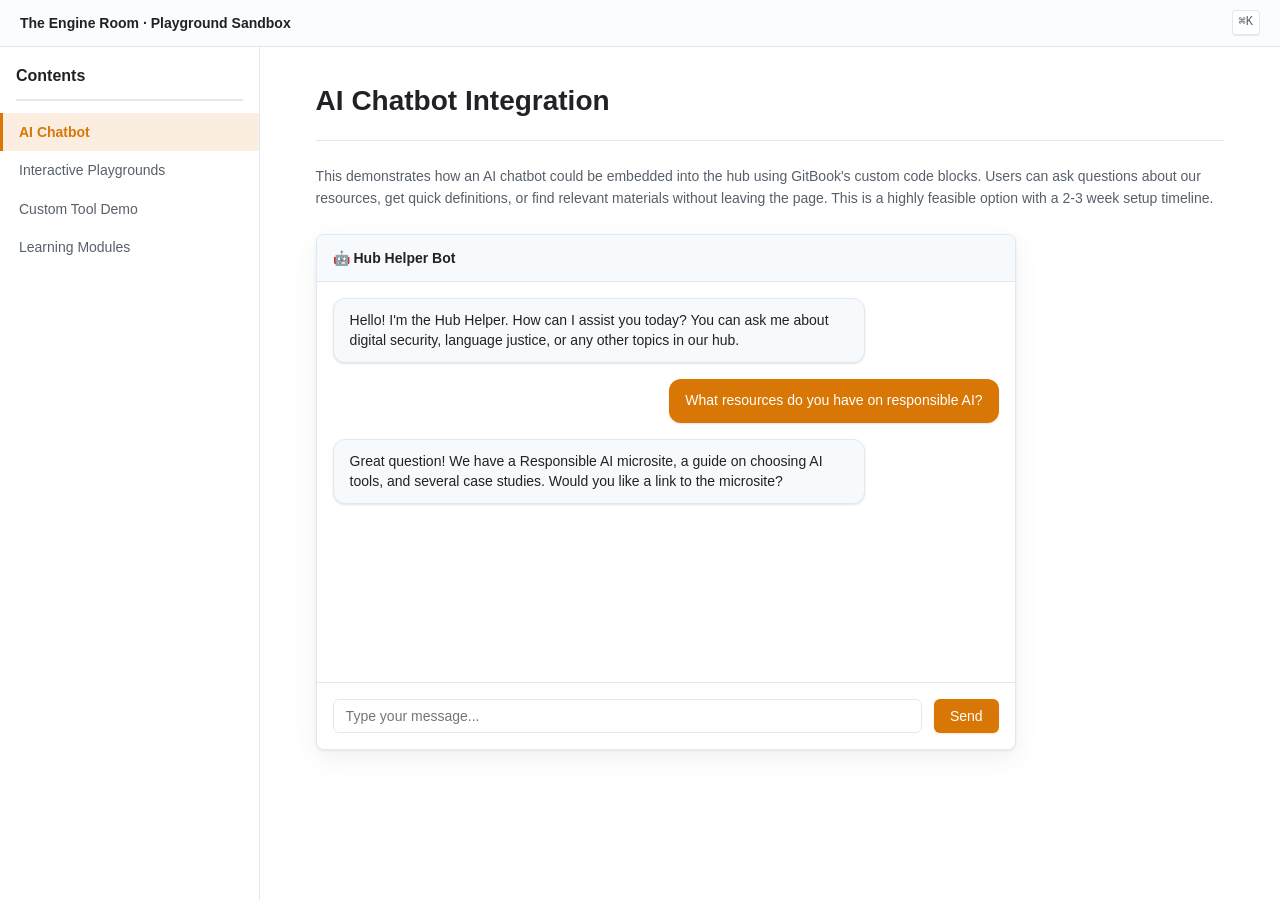
==== index.html @ cbb2c5e7 "Add files via upload" ====
<!DOCTYPE html>
<html lang="en">
<head>
    <meta charset="UTF-8">
    <meta name="viewport" content="width=device-width, initial-scale=1.0">
    <title>Playground Sandbox - The Engine Room Knowledge Hub</title>
    <style>
        :root {
            /* Base palette */
            --gitbook-bg: #FFFFFF;
            --gitbook-paper: #FBFCFE;
            --gitbook-sidebar-bg: #FFFFFF;
            --gitbook-text: #202225;
            --gitbook-secondary-text: #57606A;
            --gitbook-border: #E2E8F0;
            --gitbook-code-bg: #F7FAFC;
            --gitbook-shadow: 0 1px 3px rgba(31, 35, 40, 0.08), 0 8px 24px rgba(66, 74, 83, 0.08);

            /* Brand accent inspired by African AI Pluriverse (warm amber) */
            --gitbook-primary: #D97706; /* amber-600 */
            --gitbook-primary-hover: #B45309; /* amber-700 */
            --gitbook-primary-weak: rgba(217, 119, 6, 0.12);

            /* Fonts */
            --font-main: -apple-system, BlinkMacSystemFont, "Segoe UI", "Noto Sans", Helvetica, Arial, sans-serif, "Apple Color Emoji", "Segoe UI Emoji";
            --code-font: 'SFMono-Regular', Consolas, 'Liberation Mono', Menlo, monospace;
        }
        
        * {
            box-sizing: border-box;
        }
        
        body {
            font-family: var(--font-main);
            margin: 0;
            display: flex;
            flex-direction: column;
            background-color: var(--gitbook-bg);
            color: var(--gitbook-text);
            height: 100vh;
            font-size: 14px;
            line-height: 1.6;
        }

        /* Top header bar with logo */
        .topbar {
            position: sticky;
            top: 0;
            z-index: 50;
            display: flex;
            align-items: center;
            justify-content: space-between;
            gap: 16px;
            padding: 10px 20px;
            background-color: var(--gitbook-paper);
            border-bottom: 1px solid var(--gitbook-border);
        }
        .topbar-left {
            display: flex;
            align-items: center;
            gap: 12px;
            min-width: 0;
        }
        .topbar .logo {
            height: 28px;
            width: auto;
            object-fit: contain;
        }
        .topbar .site-title {
            font-size: 14px;
            font-weight: 600;
            color: var(--gitbook-text);
            white-space: nowrap;
        }
        .topbar-right {
            display: flex;
            align-items: center;
            gap: 12px;
        }
        .kbd {
            font-family: var(--code-font);
            font-size: 12px;
            border: 1px solid var(--gitbook-border);
            border-bottom-width: 2px;
            border-radius: 4px;
            padding: 2px 6px;
            background: #fff;
            color: var(--gitbook-secondary-text);
        }

        .app-layout {
            display: flex;
            align-items: stretch;
            flex: 1 1 auto;
            min-height: 0;
        }
        
        .sidebar {
            width: 280px;
            background-color: var(--gitbook-sidebar-bg);
            padding: 16px 0;
            border-right: 1px solid var(--gitbook-border);
            height: auto;
            overflow-y: auto;
        }
        
        .sidebar h2 {
            font-size: 16px;
            font-weight: 700;
            margin: 0 16px 12px 16px;
            color: var(--gitbook-text);
            padding-bottom: 10px;
            border-bottom: 2px solid var(--gitbook-border);
        }
        
        .sidebar ul {
            list-style: none;
            padding: 0;
            margin: 0;
        }
        
        .sidebar li {
            margin: 0;
        }
        
        .sidebar li a {
            text-decoration: none;
            color: var(--gitbook-secondary-text);
            display: block;
            padding: 8px 16px;
            font-weight: 400;
            font-size: 14px;
            cursor: pointer;
            transition: all 0.15s ease;
            border-left: 3px solid transparent;
        }
        
        .sidebar li a:hover {
            background-color: var(--gitbook-primary-weak);
            color: var(--gitbook-primary);
        }
        
        .sidebar li a.active {
            background-color: var(--gitbook-primary-weak);
            color: var(--gitbook-primary);
            font-weight: 600;
            border-left-color: var(--gitbook-primary);
        }
        
        .main-content {
            flex-grow: 1;
            padding: 32px 56px;
            overflow-y: auto;
        }
        .main-inner {
            max-width: 980px;
            margin: 0 auto;
        }
        
        .page-content {
            display: none;
        }
        
        .page-content.active {
            display: block;
        }
        
        .main-content h1 {
            font-size: 28px;
            font-weight: 700;
            border-bottom: 1px solid var(--gitbook-border);
            padding-bottom: 16px;
            margin: 0 0 24px 0;
            color: var(--gitbook-text);
        }
        
        .main-content h2 {
            font-size: 20px;
            font-weight: 600;
            margin: 32px 0 16px 0;
            color: var(--gitbook-text);
        }
        
        .main-content h3 {
            font-size: 18px;
            font-weight: 600;
            margin: 24px 0 12px 0;
            color: var(--gitbook-text);
        }
        
        .main-content p {
            font-size: 14px;
            line-height: 1.6;
            color: var(--gitbook-secondary-text);
            margin: 0 0 16px 0;
        }
        
        /* Enhanced button styling */
        .btn {
            display: inline-flex;
            align-items: center;
            justify-content: center;
            padding: 8px 16px;
            border-radius: 6px;
            border: 1px solid var(--gitbook-border);
            background-color: var(--gitbook-bg);
            color: var(--gitbook-text);
            font-size: 14px;
            font-weight: 500;
            cursor: pointer;
            transition: all 0.15s ease;
            text-decoration: none;
        }
        
        .btn:hover {
            background-color: var(--gitbook-code-bg);
            border-color: var(--gitbook-secondary-text);
        }
        
        .btn-primary {
            background-color: var(--gitbook-primary);
            color: white;
            border-color: var(--gitbook-primary);
            box-shadow: 0 1px 2px rgba(217, 119, 6, 0.2);
        }
        
        .btn-primary:hover {
            background-color: var(--gitbook-primary-hover);
            border-color: var(--gitbook-primary-hover);
        }
        
        /* Enhanced container styling */
        .container {
            background-color: var(--gitbook-bg);
            border: 1px solid var(--gitbook-border);
            border-radius: 8px;
            box-shadow: var(--gitbook-shadow);
            overflow: hidden;
            margin: 24px 0;
        }
        
        /* Chatbot specific styles */
        .chatbot-container {
            max-width: 700px;
        }
        
        .chatbot-header {
            background-color: var(--gitbook-code-bg);
            color: var(--gitbook-text);
            padding: 12px 16px;
            font-weight: 600;
            font-size: 14px;
            border-bottom: 1px solid var(--gitbook-border);
        }
        
        .chatbot-messages {
            height: 400px;
            padding: 16px;
            overflow-y: auto;
            background-color: var(--gitbook-bg);
        }
        
        .message {
            margin-bottom: 16px;
            display: flex;
            flex-direction: column;
        }
        
        .message.bot .bubble {
            background-color: var(--gitbook-code-bg);
            color: var(--gitbook-text);
            align-self: flex-start;
            border: 1px solid var(--gitbook-border);
        }
        
        .message.user .bubble {
            background-color: var(--gitbook-primary);
            color: white;
            align-self: flex-end;
        }
        
        .bubble {
            padding: 12px 16px;
            border-radius: 12px;
            max-width: 80%;
            font-size: 14px;
            line-height: 1.4;
            box-shadow: 0 1px 2px rgba(31, 35, 40, 0.12);
        }
        
        .chatbot-input {
            display: flex;
            padding: 16px;
            border-top: 1px solid var(--gitbook-border);
            gap: 12px;
        }
        
        .chatbot-input input {
            flex-grow: 1;
            border: 1px solid var(--gitbook-border);
            padding: 8px 12px;
            border-radius: 6px;
            font-size: 14px;
            font-family: var(--font-main);
        }
        
        .chatbot-input input:focus {
            outline: none;
            border-color: var(--gitbook-primary);
            box-shadow: 0 0 0 2px rgba(9, 105, 218, 0.2);
        }
        
        .chatbot-input button {
            background-color: var(--gitbook-primary);
            color: white;
            border: none;
            padding: 8px 16px;
            border-radius: 6px;
            cursor: pointer;
            font-weight: 500;
            font-size: 14px;
            transition: background-color 0.15s ease;
        }
        
        .chatbot-input button:hover {
            background-color: var(--gitbook-primary-hover);
        }
        
        /* Playground specific styles */
        .playground-container {
            max-width: 800px;
        }
        
        .playground-header {
            background-color: var(--gitbook-code-bg);
            padding: 12px 16px;
            border-bottom: 1px solid var(--gitbook-border);
            font-weight: 600;
            font-size: 14px;
            color: var(--gitbook-text);
        }
        
        .playground-editor {
            background-color: #0D1117;
            color: #E6EDF3;
            padding: 16px;
            font-family: var(--code-font);
            font-size: 14px;
            min-height: 200px;
            white-space: pre-wrap;
            overflow: auto;
            line-height: 1.4;
        }
        
        .playground-editor:focus {
            outline: none;
        }
        
        .playground-controls {
            padding: 12px 16px;
            background-color: var(--gitbook-code-bg);
            border-top: 1px solid var(--gitbook-border);
            display: flex;
            gap: 8px;
        }
        
        .playground-output {
            background-color: var(--gitbook-bg);
            padding: 16px;
            font-family: var(--code-font);
            font-size: 13px;
            border-top: 1px solid var(--gitbook-border);
            min-height: 60px;
            color: var(--gitbook-secondary-text);
            line-height: 1.4;
        }
        
        .playground-output.error {
            color: #D1242F;
            background-color: #FFF5F5;
        }
        
        .playground-output.success {
            color: #0969DA;
        }
        
        .embed-placeholder {
            width: 100%;
            height: 400px;
            background-color: var(--gitbook-code-bg);
            display: flex;
            align-items: center;
            justify-content: center;
            border-radius: 8px;
            border: 1px solid var(--gitbook-border);
            color: var(--gitbook-secondary-text);
            font-style: italic;
            font-size: 14px;
        }
        
        /* Demo tool specific styles */
        .demo-container {
            padding: 20px;
            background-color: var(--gitbook-code-bg);
            border-radius: 6px;
            border: 1px solid var(--gitbook-border);
            margin: 20px 0;
        }
        
        .demo-container label {
            font-weight: 600;
            display: block;
            margin-bottom: 8px;
            color: var(--gitbook-text);
            font-size: 14px;
        }
        
        .demo-container textarea {
            width: 100%;
            min-height: 120px;
            padding: 12px;
            border-radius: 6px;
            border: 1px solid var(--gitbook-border);
            font-family: var(--font-main);
            font-size: 14px;
            resize: vertical;
            transition: border-color 0.15s ease;
        }
        
        .demo-container textarea:focus {
            outline: none;
            border-color: var(--gitbook-primary);
            box-shadow: 0 0 0 2px rgba(9, 105, 218, 0.2);
        }
        
        .demo-results {
            margin-top: 20px;
            border-top: 1px solid var(--gitbook-border);
            padding-top: 20px;
        }
        
        .demo-results h3 {
            margin-top: 0;
            color: var(--gitbook-text);
            font-size: 16px;
            font-weight: 600;
        }
        
        .demo-results pre {
            background-color: var(--gitbook-code-bg);
            padding: 16px;
            border-radius: 6px;
            border: 1px solid var(--gitbook-border);
            font-family: var(--code-font);
            font-size: 13px;
            white-space: pre-wrap;
            overflow-x: auto;
            line-height: 1.4;
        }
        
        /* Learning Module specific styles */
        .module-step {
            background-color: var(--gitbook-bg);
            border: 1px solid var(--gitbook-border);
            border-radius: 8px;
            padding: 24px;
            margin: 24px 0;
            box-shadow: 0 1px 3px rgba(31, 35, 40, 0.12);
        }
        
        .module-step h3 {
            margin-top: 0;
            color: var(--gitbook-primary);
            font-size: 18px;
            font-weight: 600;
        }
        
        .module-step .demo-container {
            margin: 16px 0;
            background-color: var(--gitbook-code-bg);
        }
        
        .module-step .demo-container textarea {
            min-height: 80px;
        }
        
        /* Quiz styles */
        .quiz-container {
            margin-top: 16px;
        }
        
        .quiz-question {
            font-weight: 600;
            margin-bottom: 16px;
            color: var(--gitbook-text);
            font-size: 14px;
        }
        
        .quiz-option {
            margin-bottom: 12px;
            display: flex;
            align-items: flex-start;
            gap: 8px;
        }
        
        .quiz-option input[type="radio"] {
            margin-top: 2px;
            accent-color: var(--gitbook-primary);
        }
        
        .quiz-option label {
            margin: 0;
            cursor: pointer;
            font-size: 14px;
            line-height: 1.4;
            color: var(--gitbook-secondary-text);
        }
        
        .quiz-button {
            background-color: var(--gitbook-primary);
            color: white;
            border: none;
            padding: 8px 16px;
            border-radius: 6px;
            cursor: pointer;
            font-weight: 500;
            font-size: 14px;
            margin-top: 16px;
            transition: background-color 0.15s ease;
        }
        
        .quiz-button:hover {
            background-color: var(--gitbook-primary-hover);
        }
        
        #quiz-feedback {
            margin-top: 16px;
            padding: 12px;
            border-radius: 6px;
            font-size: 14px;
            font-weight: 500;
        }
        
        .feedback-correct {
            background-color: #DDF4FF;
            border: 1px solid #54AEFF;
            color: #0969DA;
        }
        
        .feedback-incorrect {
            background-color: #FFEBE9;
            border: 1px solid #FF8182;
            color: #D1242F;
        }
        
        .feedback-warning {
            background-color: #FFF8C5;
            border: 1px solid #FFDF5D;
            color: #9A6700;
        }
        
        /* Mini sentiment analyzer for learning module */
        .mini-analyzer {
            margin-top: 16px;
        }
        
        .mini-analyzer textarea {
            width: 100%;
            min-height: 80px;
            padding: 12px;
            border: 1px solid var(--gitbook-border);
            border-radius: 6px;
            font-family: var(--font-main);
            font-size: 14px;
            resize: vertical;
        }
        
        .mini-analyzer textarea:focus {
            outline: none;
            border-color: var(--gitbook-primary);
            box-shadow: 0 0 0 2px rgba(9, 105, 218, 0.2);
        }
        
        .mini-result {
            margin-top: 12px;
            padding: 12px;
            background-color: var(--gitbook-code-bg);
            border: 1px solid var(--gitbook-border);
            border-radius: 6px;
            font-family: var(--code-font);
            font-size: 13px;
            min-height: 60px;
            display: flex;
            align-items: center;
            color: var(--gitbook-secondary-text);
        }
    </style>
</head>
<body>
    <!-- Top header bar -->
    <div class="topbar">
        <div class="topbar-left">
            <!-- If the logo URL doesn't load, the title still shows -->
            <img class="logo" src="https://theengineroom.org/wp-content/uploads/2024/06/TER-logo-dark.svg" alt="The Engine Room logo" onerror="this.style.display='none'">
            <span class="site-title">The Engine Room · Playground Sandbox</span>
        </div>
        <div class="topbar-right">
            <span class="kbd">⌘K</span>
        </div>
    </div>

    <div class="app-layout">
    <div class="sidebar">
        <h2>Contents</h2>
        <ul>
            <li><a href="#" data-page="chatbot-page" class="nav-link active">AI Chatbot</a></li>
            <li><a href="#" data-page="playgrounds-page" class="nav-link">Interactive Playgrounds</a></li>
            <li><a href="#" data-page="custom-tool-page" class="nav-link">Custom Tool Demo</a></li>
            <li><a href="#" data-page="learning-page" class="nav-link">Learning Modules</a></li>
        </ul>
    </div>
    
    <div class="main-content">
    <div class="main-inner">
        <!-- AI Chatbot Page -->
        <div id="chatbot-page" class="page-content active">
            <h1>AI Chatbot Integration</h1>
            <p>This demonstrates how an AI chatbot could be embedded into the hub using GitBook's custom code blocks. Users can ask questions about our resources, get quick definitions, or find relevant materials without leaving the page. This is a highly feasible option with a 2-3 week setup timeline.</p>

            <div class="chatbot-container container">
                <div class="chatbot-header">🤖 Hub Helper Bot</div>
                <div class="chatbot-messages">
                    <div class="message bot">
                        <div class="bubble">Hello! I'm the Hub Helper. How can I assist you today? You can ask me about digital security, language justice, or any other topics in our hub.</div>
                    </div>
                    <div class="message user">
                        <div class="bubble">What resources do you have on responsible AI?</div>
                    </div>
                     <div class="message bot">
                        <div class="bubble">Great question! We have a Responsible AI microsite, a guide on choosing AI tools, and several case studies. Would you like a link to the microsite?</div>
                    </div>
                </div>
                <div class="chatbot-input">
                    <input type="text" id="chatbot-input-field" placeholder="Type your message...">
                    <button id="chatbot-send-btn" class="btn-primary">Send</button>
                </div>
            </div>
        </div>

        <!-- Interactive Playgrounds Page -->
        <div id="playgrounds-page" class="page-content">
            <h1>Interactive Playgrounds</h1>
            <p>This page shows mock-ups for interactive code playgrounds. These allow users to experiment with code directly within our documentation, making technical concepts easier to understand. This is a very feasible option with a 1-2 week timeline.</p>

            <h2>RunKit Example (Live JavaScript)</h2>
            <p>Here's a mock-up of what a RunKit embed could look like. Users can edit the JavaScript and click "Run" to see the output immediately.</p>
            <div class="playground-container container">
                <div class="playground-header">🚀 JavaScript Playground</div>
                <div class="playground-editor" contenteditable="true" id="code-editor">// Example: Simple JavaScript function
const community = "The Engine Room";
console.log(`Welcome to the ${community} hub!`);

// Try adding your own code here!
// Example: Calculate something
const numbers = [1, 2, 3, 4, 5];
const sum = numbers.reduce((a, b) => a + b, 0);
console.log(`Sum of numbers: ${sum}`);</div>
                <div class="playground-controls">
                    <button id="run-code-btn" class="btn-primary">▶ Run Code</button>
                    <button id="clear-output-btn" class="btn">Clear Output</button>
                </div>
                <div class="playground-output" id="code-output">
                    Click "Run Code" to execute the JavaScript above
                </div>
            </div>

            <h2>CodeSandbox Example (Front-end Tools)</h2>
            <p>This is a placeholder for a CodeSandbox embed. It would display a fully interactive web development environment, perfect for demonstrating more complex front-end tools or libraries.</p>
            <div class="embed-placeholder">
                📦 CodeSandbox embed would be loaded here via iframe
            </div>
        </div>

        <!-- Custom Tool Demo Page -->
        <div id="custom-tool-page" class="page-content">
            <h1>Custom Tool Demo: NLP Analyzer</h1>
            <p>This prototype demonstrates how we can embed a functional demo of a specific tool, like a Natural Language Processing (NLP) tool. This lets users interact with our technology directly. Building these demos is more complex and could take 1-2 months.</p>

            <div class="demo-container">
                <label for="nlp-input">📝 Enter text to analyze:</label>
                <textarea id="nlp-input" placeholder="For example: 'This community hub is inspiring and very helpful for our work.'"></textarea>
                <button id="analyze-btn" class="btn-primary">🔍 Analyze Text</button>

                <div class="demo-results">
                    <h3>📊 Analysis Results:</h3>
                    <pre id="analysis-output"><code>{
  "sentiment": "Positive",
  "word_count": 11,
  "character_count": 69
}</code></pre>
                </div>
            </div>
        </div>

        <!-- Learning Modules Page -->
        <div id="learning-page" class="page-content">
            <h1>Interactive Learning Module: Understanding AI</h1>
            <p>This prototype outlines an interactive, step-by-step learning module. It guides the user through a topic by combining explanatory text, interactive demos, and short quizzes. This format is effective for skill-building and could take 1-2 months to develop.</p>

            <div class="module-step">
                <h3>📚 Step 1: What is Sentiment Analysis?</h3>
                <p>Sentiment analysis is a technique used to determine whether a piece of writing is positive, negative, or neutral. It's commonly used to understand customer feedback, social media conversations, and more.</p>
            </div>

            <div class="module-step">
                <h3>🧪 Step 2: Try It Yourself!</h3>
                <p>Use the mini-tool below to see sentiment analysis in action. Enter a sentence and see how the tool classifies it.</p>
                <div class="mini-analyzer">
                    <textarea id="learning-input" placeholder="Enter a sentence to analyze its sentiment..."></textarea>
                    <button id="learning-analyze-btn" class="btn-primary">Analyze Sentiment</button>
                    <div class="mini-result" id="learning-result">
                        Enter some text above and click "Analyze Sentiment" to see the results
                    </div>
                </div>
            </div>

            <div class="module-step">
                <h3>✅ Step 3: Knowledge Check</h3>
                <div class="quiz-container">
                    <p class="quiz-question">Which of the following is the primary goal of sentiment analysis?</p>
                    <div class="quiz-option">
                        <input type="radio" id="q1a" name="quiz1" value="translate">
                        <label for="q1a">To translate text into different languages.</label>
                    </div>
                    <div class="quiz-option">
                        <input type="radio" id="q1b" name="quiz1" value="emotional">
                        <label for="q1b">To identify the emotional tone behind a body of text.</label>
                    </div>
                    <div class="quiz-option">
                        <input type="radio" id="q1c" name="quiz1" value="summarize">
                        <label for="q1c">To summarize long documents.</label>
                    </div>
                    <button class="quiz-button" id="check-answer-btn">Check Answer</button>
                    <div id="quiz-feedback"></div>
                </div>
            </div>
        </div>
    </div>
    </div>

    <script>
        // Global SPA Navigation System
        document.addEventListener('DOMContentLoaded', function() {
            
            // Navigation link click handlers for Single Page Application functionality
            const navLinks = document.querySelectorAll('.nav-link');
            const pageContents = document.querySelectorAll('.page-content');
            
            navLinks.forEach(link => {
                link.addEventListener('click', function(e) {
                    e.preventDefault();
                    
                    // Remove active class from all navigation links and page containers
                    navLinks.forEach(l => l.classList.remove('active'));
                    pageContents.forEach(p => p.classList.remove('active'));
                    
                    // Add active class to clicked navigation link
                    this.classList.add('active');
                    
                    // Show corresponding page content
                    const targetPage = this.getAttribute('data-page');
                    document.getElementById(targetPage).classList.add('active');
                });
            });
            
            // AI Chatbot Functionality
            const chatbotInput = document.getElementById('chatbot-input-field');
            const chatbotSendBtn = document.getElementById('chatbot-send-btn');
            const chatbotMessages = document.querySelector('.chatbot-messages');
            
            // Function to add a new message to the chatbot interface
            function addMessage(content, isUser = false) {
                const messageDiv = document.createElement('div');
                messageDiv.className = `message ${isUser ? 'user' : 'bot'}`;
                
                const bubbleDiv = document.createElement('div');
                bubbleDiv.className = 'bubble';
                bubbleDiv.textContent = content;
                
                messageDiv.appendChild(bubbleDiv);
                chatbotMessages.appendChild(messageDiv);
                
                // Auto-scroll to bottom to show newest message
                chatbotMessages.scrollTop = chatbotMessages.scrollHeight;
            }
            
            // Intelligent bot response system based on keyword detection
            function getBotResponse(userMessage) {
                const lowerMessage = userMessage.toLowerCase();
                
                if (lowerMessage.includes('ai')) {
                    return "Great question! We have a Responsible AI microsite, a guide on choosing AI tools, and several case studies. Would you like a link to the microsite?";
                } else if (lowerMessage.includes('security')) {
                    return "We have many resources on digital security. I can point you to our policy templates or checklists. What are you looking for?";
                } else {
                    return "Thanks for your question. I'm still in training, but I've logged your query for the team. You can also explore our resource library for more information.";
                }
            }
            
            // Send message function for chatbot
            function sendMessage() {
                const message = chatbotInput.value.trim();
                if (message) {
                    // Add user message to chat
                    addMessage(message, true);
                    
                    // Clear input field
                    chatbotInput.value = '';
                    
                    // Add bot response after 1 second delay to simulate thinking
                    setTimeout(() => {
                        const botResponse = getBotResponse(message);
                        addMessage(botResponse, false);
                    }, 1000);
                }
            }
            
            // Event listeners for chatbot send functionality
            chatbotSendBtn.addEventListener('click', sendMessage);
            
            chatbotInput.addEventListener('keypress', function(e) {
                if (e.key === 'Enter') {
                    sendMessage();
                }
            });
            
            // Interactive Playground Functionality
            const runCodeBtn = document.getElementById('run-code-btn');
            const clearOutputBtn = document.getElementById('clear-output-btn');
            const playgroundEditor = document.getElementById('code-editor');
            const codeOutput = document.getElementById('code-output');
            
            // Function to execute JavaScript code safely with console.log capture
            function executeCode() {
                const code = playgroundEditor.textContent;
                
                // Backup original console.log to restore later
                const originalLog = console.log;
                const output = [];
                
                // Override console.log to capture output
                console.log = function(...args) {
                    output.push('> ' + args.map(arg => 
                        typeof arg === 'object' ? JSON.stringify(arg, null, 2) : String(arg)
                    ).join(' '));
                };
                
                try {
                    // Execute the user's JavaScript code
                    eval(code);
                    
                    // Display captured output or success message
                    if (output.length > 0) {
                        codeOutput.textContent = output.join('\n');
                        codeOutput.className = 'playground-output success';
                    } else {
                        codeOutput.textContent = '✅ Code executed successfully (no console output)';
                        codeOutput.className = 'playground-output success';
                    }
                } catch (error) {
                    // Display error message if code execution fails
                    codeOutput.textContent = '❌ Error: ' + error.message;
                    codeOutput.className = 'playground-output error';
                } finally {
                    // Always restore original console.log
                    console.log = originalLog;
                }
            }
            
            // Function to clear the output area
            function clearOutput() {
                codeOutput.textContent = 'Click "Run Code" to execute the JavaScript above';
                codeOutput.className = 'playground-output';
            }
            
            // Event listeners for playground functionality
            runCodeBtn.addEventListener('click', executeCode);
            clearOutputBtn.addEventListener('click', clearOutput);
            
            // Custom Tool Demo Functionality (NLP Analyzer)
            const analyzeBtn = document.getElementById('analyze-btn');
            const nlpInput = document.getElementById('nlp-input');
            const analysisOutput = document.getElementById('analysis-output');
            
            // Enhanced sentiment analysis function
            function performTextAnalysis() {
                const text = nlpInput.value.trim();
                
                if (text) {
                    // Calculate basic text metrics
                    const wordCount = text.split(/\s+/).filter(word => word.length > 0).length;
                    const characterCount = text.length;
                    const sentenceCount = text.split(/[.!?]+/).filter(s => s.trim().length > 0).length;
                    
                    // Enhanced sentiment analysis with more keywords
                    const lowerText = text.toLowerCase();
                    let sentiment = "Neutral";
                    let confidence = 0.5;
                    
                    const positiveWords = ['good', 'helpful', 'inspiring', 'great', 'excellent', 'amazing', 'wonderful', 'fantastic', 'positive', 'happy', 'love', 'awesome', 'brilliant', 'outstanding', 'perfect'];
                    const negativeWords = ['bad', 'problem', 'issue', 'terrible', 'awful', 'horrible', 'negative', 'sad', 'angry', 'frustrated', 'disappointing', 'worse', 'hate', 'difficult', 'broken'];
                    
                    const positiveMatches = positiveWords.filter(word => lowerText.includes(word)).length;
                    const negativeMatches = negativeWords.filter(word => lowerText.includes(word)).length;
                    
                    if (positiveMatches > negativeMatches) {
                        sentiment = "Positive";
                        confidence = Math.min(0.9, 0.6 + (positiveMatches * 0.1));
                    } else if (negativeMatches > positiveMatches) {
                        sentiment = "Negative";
                        confidence = Math.min(0.9, 0.6 + (negativeMatches * 0.1));
                    } else if (positiveMatches > 0 && negativeMatches > 0) {
                        sentiment = "Mixed";
                        confidence = 0.7;
                    }
                    
                    // Extract potential keywords (words longer than 3 characters, excluding common words)
                    const commonWords = ['the', 'and', 'for', 'are', 'but', 'not', 'you', 'all', 'can', 'had', 'her', 'was', 'one', 'our', 'out', 'day', 'get', 'has', 'him', 'his', 'how', 'its', 'may', 'new', 'now', 'old', 'see', 'two', 'way', 'who', 'boy', 'did', 'man', 'run', 'she', 'top', 'use', 'was', 'way', 'win', 'yes'];
                    const keywords = text.toLowerCase()
                        .replace(/[^\w\s]/g, '')
                        .split(/\s+/)
                        .filter(word => word.length > 3 && !commonWords.includes(word))
                        .slice(0, 5); // Top 5 keywords
                    
                    // Create comprehensive analysis result
                    const analysisResult = {
                        sentiment: sentiment,
                        confidence: parseFloat(confidence.toFixed(2)),
                        word_count: wordCount,
                        character_count: characterCount,
                        sentence_count: sentenceCount,
                        keywords: keywords,
                        language: "English"
                    };
                    
                    // Update the analysis output with formatted JSON
                    analysisOutput.textContent = JSON.stringify(analysisResult, null, 2);
                } else {
                    // Show error message if no text provided
                    analysisOutput.textContent = '{\n  "error": "Please enter some text to analyze"\n}';
                }
            }
            
            // Event listener for text analysis
            analyzeBtn.addEventListener('click', performTextAnalysis);
            
            // Learning Module Functionality
            
            // Mini sentiment analyzer in Step 2
            const learningAnalyzeBtn = document.getElementById('learning-analyze-btn');
            const learningInput = document.getElementById('learning-input');
            const learningResult = document.getElementById('learning-result');
            
            // Simplified sentiment analysis for learning module
            function analyzeSentimentForLearning() {
                const text = learningInput.value.trim();
                
                if (text) {
                    const lowerText = text.toLowerCase();
                    let sentiment = "😐 Neutral";
                    
                    const positiveWords = ['good', 'great', 'happy', 'love', 'amazing', 'wonderful', 'excellent', 'fantastic', 'positive', 'inspiring'];
                    const negativeWords = ['bad', 'sad', 'angry', 'hate', 'terrible', 'awful', 'horrible', 'negative', 'disappointed'];
                    
                    const hasPositive = positiveWords.some(word => lowerText.includes(word));
                    const hasNegative = negativeWords.some(word => lowerText.includes(word));
                    
                    if (hasPositive && !hasNegative) {
                        sentiment = "😊 Positive";
                    } else if (hasNegative && !hasPositive) {
                        sentiment = "😞 Negative";
                    } else if (hasPositive && hasNegative) {
                        sentiment = "🤔 Mixed";
                    }
                    
                    learningResult.textContent = `Sentiment Analysis Result: ${sentiment}`;
                } else {
                    learningResult.textContent = 'Please enter some text to analyze';
                }
            }
            
            // Event listener for learning module sentiment analysis
            learningAnalyzeBtn.addEventListener('click', analyzeSentimentForLearning);
            
            // Quiz functionality for Step 3
            const checkAnswerBtn = document.getElementById('check-answer-btn');
            const quizFeedback = document.getElementById('quiz-feedback');
            
            // Function to check quiz answer and provide feedback
            function checkQuizAnswer() {
                const selectedOption = document.querySelector('input[name="quiz1"]:checked');
                
                // Clear previous feedback styling
                quizFeedback.className = '';
                
                if (selectedOption) {
                    const selectedValue = selectedOption.value;
                    
                    if (selectedValue === 'emotional') {
                        // Correct answer feedback
                        quizFeedback.innerHTML = '✅ Correct! Well done.';
                        quizFeedback.className = 'feedback-correct';
                    } else {
                        // Incorrect answer feedback
                        quizFeedback.innerHTML = '❌ Not quite. Remember, sentiment analysis is about understanding emotion and tone.';
                        quizFeedback.className = 'feedback-incorrect';
                    }
                } else {
                    // No answer selected feedback
                    quizFeedback.innerHTML = '⚠️ Please select an answer first.';
                    quizFeedback.className = 'feedback-warning';
                }
            }
            
            // Event listener for quiz answer checking
            checkAnswerBtn.addEventListener('click', checkQuizAnswer);
            
            // Allow Enter key to trigger sentiment analysis in learning module
            learningInput.addEventListener('keypress', function(e) {
                if (e.key === 'Enter') {
                    analyzeSentimentForLearning();
                }
            });
            
            // Allow Enter key to trigger text analysis in custom tool
            nlpInput.addEventListener('keypress', function(e) {
                if (e.key === 'Enter' && !e.shiftKey) {
                    e.preventDefault();
                    performTextAnalysis();
                }
            });
        });
    </script>
</body>
</html>
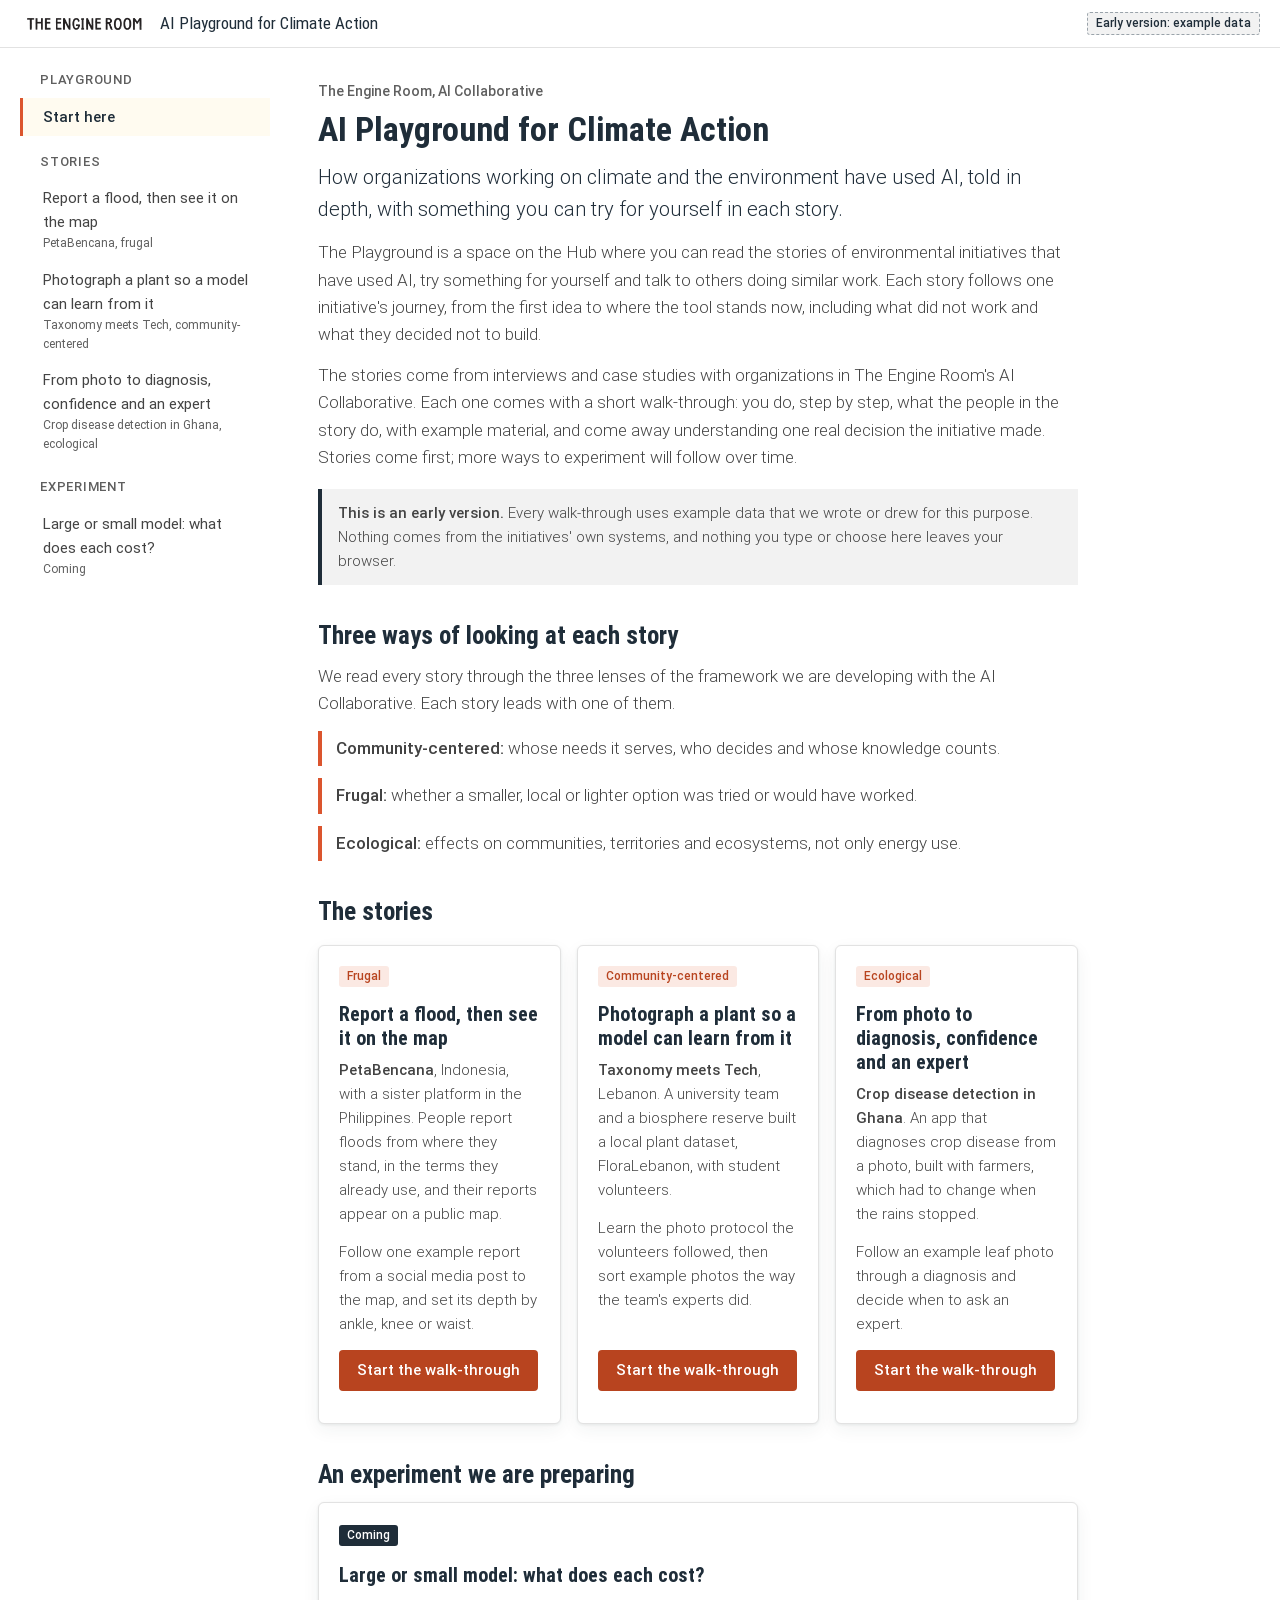
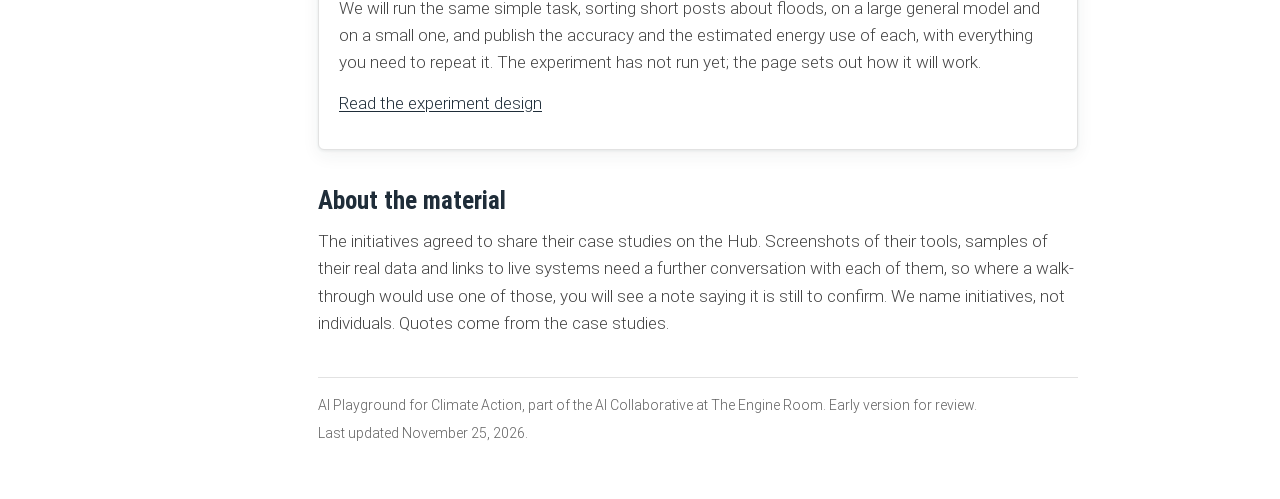
==== commit d895f0bf: "Turn index.html into the Playground landing; add PetaBencana walk-through Landing: what the Playgrou" ====
--- a/index.html
+++ b/index.html
@@ -1,1045 +1,110 @@
 <!DOCTYPE html>
-<html lang="en">
+<html lang="en-US">
 <head>
-    <meta charset="UTF-8">
-    <meta name="viewport" content="width=device-width, initial-scale=1.0">
-    <title>Playground Sandbox - The Engine Room Knowledge Hub</title>
-    <style>
-        :root {
-            /* Base palette */
-            --gitbook-bg: #FFFFFF;
-            --gitbook-paper: #FBFCFE;
-            --gitbook-sidebar-bg: #FFFFFF;
-            --gitbook-text: #202225;
-            --gitbook-secondary-text: #57606A;
-            --gitbook-border: #E2E8F0;
-            --gitbook-code-bg: #F7FAFC;
-            --gitbook-shadow: 0 1px 3px rgba(31, 35, 40, 0.08), 0 8px 24px rgba(66, 74, 83, 0.08);
-
-            /* Brand accent inspired by African AI Pluriverse (warm amber) */
-            --gitbook-primary: #D97706; /* amber-600 */
-            --gitbook-primary-hover: #B45309; /* amber-700 */
-            --gitbook-primary-weak: rgba(217, 119, 6, 0.12);
-
-            /* Fonts */
-            --font-main: -apple-system, BlinkMacSystemFont, "Segoe UI", "Noto Sans", Helvetica, Arial, sans-serif, "Apple Color Emoji", "Segoe UI Emoji";
-            --code-font: 'SFMono-Regular', Consolas, 'Liberation Mono', Menlo, monospace;
-        }
-        
-        * {
-            box-sizing: border-box;
-        }
-        
-        body {
-            font-family: var(--font-main);
-            margin: 0;
-            display: flex;
-            flex-direction: column;
-            background-color: var(--gitbook-bg);
-            color: var(--gitbook-text);
-            height: 100vh;
-            font-size: 14px;
-            line-height: 1.6;
-        }
-
-        /* Top header bar with logo */
-        .topbar {
-            position: sticky;
-            top: 0;
-            z-index: 50;
-            display: flex;
-            align-items: center;
-            justify-content: space-between;
-            gap: 16px;
-            padding: 10px 20px;
-            background-color: var(--gitbook-paper);
-            border-bottom: 1px solid var(--gitbook-border);
-        }
-        .topbar-left {
-            display: flex;
-            align-items: center;
-            gap: 12px;
-            min-width: 0;
-        }
-        .topbar .logo {
-            height: 28px;
-            width: auto;
-            object-fit: contain;
-        }
-        .topbar .site-title {
-            font-size: 14px;
-            font-weight: 600;
-            color: var(--gitbook-text);
-            white-space: nowrap;
-        }
-        .topbar-right {
-            display: flex;
-            align-items: center;
-            gap: 12px;
-        }
-        .kbd {
-            font-family: var(--code-font);
-            font-size: 12px;
-            border: 1px solid var(--gitbook-border);
-            border-bottom-width: 2px;
-            border-radius: 4px;
-            padding: 2px 6px;
-            background: #fff;
-            color: var(--gitbook-secondary-text);
-        }
-
-        .app-layout {
-            display: flex;
-            align-items: stretch;
-            flex: 1 1 auto;
-            min-height: 0;
-        }
-        
-        .sidebar {
-            width: 280px;
-            background-color: var(--gitbook-sidebar-bg);
-            padding: 16px 0;
-            border-right: 1px solid var(--gitbook-border);
-            height: auto;
-            overflow-y: auto;
-        }
-        
-        .sidebar h2 {
-            font-size: 16px;
-            font-weight: 700;
-            margin: 0 16px 12px 16px;
-            color: var(--gitbook-text);
-            padding-bottom: 10px;
-            border-bottom: 2px solid var(--gitbook-border);
-        }
-        
-        .sidebar ul {
-            list-style: none;
-            padding: 0;
-            margin: 0;
-        }
-        
-        .sidebar li {
-            margin: 0;
-        }
-        
-        .sidebar li a {
-            text-decoration: none;
-            color: var(--gitbook-secondary-text);
-            display: block;
-            padding: 8px 16px;
-            font-weight: 400;
-            font-size: 14px;
-            cursor: pointer;
-            transition: all 0.15s ease;
-            border-left: 3px solid transparent;
-        }
-        
-        .sidebar li a:hover {
-            background-color: var(--gitbook-primary-weak);
-            color: var(--gitbook-primary);
-        }
-        
-        .sidebar li a.active {
-            background-color: var(--gitbook-primary-weak);
-            color: var(--gitbook-primary);
-            font-weight: 600;
-            border-left-color: var(--gitbook-primary);
-        }
-        
-        .main-content {
-            flex-grow: 1;
-            padding: 32px 56px;
-            overflow-y: auto;
-        }
-        .main-inner {
-            max-width: 980px;
-            margin: 0 auto;
-        }
-        
-        .page-content {
-            display: none;
-        }
-        
-        .page-content.active {
-            display: block;
-        }
-        
-        .main-content h1 {
-            font-size: 28px;
-            font-weight: 700;
-            border-bottom: 1px solid var(--gitbook-border);
-            padding-bottom: 16px;
-            margin: 0 0 24px 0;
-            color: var(--gitbook-text);
-        }
-        
-        .main-content h2 {
-            font-size: 20px;
-            font-weight: 600;
-            margin: 32px 0 16px 0;
-            color: var(--gitbook-text);
-        }
-        
-        .main-content h3 {
-            font-size: 18px;
-            font-weight: 600;
-            margin: 24px 0 12px 0;
-            color: var(--gitbook-text);
-        }
-        
-        .main-content p {
-            font-size: 14px;
-            line-height: 1.6;
-            color: var(--gitbook-secondary-text);
-            margin: 0 0 16px 0;
-        }
-        
-        /* Enhanced button styling */
-        .btn {
-            display: inline-flex;
-            align-items: center;
-            justify-content: center;
-            padding: 8px 16px;
-            border-radius: 6px;
-            border: 1px solid var(--gitbook-border);
-            background-color: var(--gitbook-bg);
-            color: var(--gitbook-text);
-            font-size: 14px;
-            font-weight: 500;
-            cursor: pointer;
-            transition: all 0.15s ease;
-            text-decoration: none;
-        }
-        
-        .btn:hover {
-            background-color: var(--gitbook-code-bg);
-            border-color: var(--gitbook-secondary-text);
-        }
-        
-        .btn-primary {
-            background-color: var(--gitbook-primary);
-            color: white;
-            border-color: var(--gitbook-primary);
-            box-shadow: 0 1px 2px rgba(217, 119, 6, 0.2);
-        }
-        
-        .btn-primary:hover {
-            background-color: var(--gitbook-primary-hover);
-            border-color: var(--gitbook-primary-hover);
-        }
-        
-        /* Enhanced container styling */
-        .container {
-            background-color: var(--gitbook-bg);
-            border: 1px solid var(--gitbook-border);
-            border-radius: 8px;
-            box-shadow: var(--gitbook-shadow);
-            overflow: hidden;
-            margin: 24px 0;
-        }
-        
-        /* Chatbot specific styles */
-        .chatbot-container {
-            max-width: 700px;
-        }
-        
-        .chatbot-header {
-            background-color: var(--gitbook-code-bg);
-            color: var(--gitbook-text);
-            padding: 12px 16px;
-            font-weight: 600;
-            font-size: 14px;
-            border-bottom: 1px solid var(--gitbook-border);
-        }
-        
-        .chatbot-messages {
-            height: 400px;
-            padding: 16px;
-            overflow-y: auto;
-            background-color: var(--gitbook-bg);
-        }
-        
-        .message {
-            margin-bottom: 16px;
-            display: flex;
-            flex-direction: column;
-        }
-        
-        .message.bot .bubble {
-            background-color: var(--gitbook-code-bg);
-            color: var(--gitbook-text);
-            align-self: flex-start;
-            border: 1px solid var(--gitbook-border);
-        }
-        
-        .message.user .bubble {
-            background-color: var(--gitbook-primary);
-            color: white;
-            align-self: flex-end;
-        }
-        
-        .bubble {
-            padding: 12px 16px;
-            border-radius: 12px;
-            max-width: 80%;
-            font-size: 14px;
-            line-height: 1.4;
-            box-shadow: 0 1px 2px rgba(31, 35, 40, 0.12);
-        }
-        
-        .chatbot-input {
-            display: flex;
-            padding: 16px;
-            border-top: 1px solid var(--gitbook-border);
-            gap: 12px;
-        }
-        
-        .chatbot-input input {
-            flex-grow: 1;
-            border: 1px solid var(--gitbook-border);
-            padding: 8px 12px;
-            border-radius: 6px;
-            font-size: 14px;
-            font-family: var(--font-main);
-        }
-        
-        .chatbot-input input:focus {
-            outline: none;
-            border-color: var(--gitbook-primary);
-            box-shadow: 0 0 0 2px rgba(9, 105, 218, 0.2);
-        }
-        
-        .chatbot-input button {
-            background-color: var(--gitbook-primary);
-            color: white;
-            border: none;
-            padding: 8px 16px;
-            border-radius: 6px;
-            cursor: pointer;
-            font-weight: 500;
-            font-size: 14px;
-            transition: background-color 0.15s ease;
-        }
-        
-        .chatbot-input button:hover {
-            background-color: var(--gitbook-primary-hover);
-        }
-        
-        /* Playground specific styles */
-        .playground-container {
-            max-width: 800px;
-        }
-        
-        .playground-header {
-            background-color: var(--gitbook-code-bg);
-            padding: 12px 16px;
-            border-bottom: 1px solid var(--gitbook-border);
-            font-weight: 600;
-            font-size: 14px;
-            color: var(--gitbook-text);
-        }
-        
-        .playground-editor {
-            background-color: #0D1117;
-            color: #E6EDF3;
-            padding: 16px;
-            font-family: var(--code-font);
-            font-size: 14px;
-            min-height: 200px;
-            white-space: pre-wrap;
-            overflow: auto;
-            line-height: 1.4;
-        }
-        
-        .playground-editor:focus {
-            outline: none;
-        }
-        
-        .playground-controls {
-            padding: 12px 16px;
-            background-color: var(--gitbook-code-bg);
-            border-top: 1px solid var(--gitbook-border);
-            display: flex;
-            gap: 8px;
-        }
-        
-        .playground-output {
-            background-color: var(--gitbook-bg);
-            padding: 16px;
-            font-family: var(--code-font);
-            font-size: 13px;
-            border-top: 1px solid var(--gitbook-border);
-            min-height: 60px;
-            color: var(--gitbook-secondary-text);
-            line-height: 1.4;
-        }
-        
-        .playground-output.error {
-            color: #D1242F;
-            background-color: #FFF5F5;
-        }
-        
-        .playground-output.success {
-            color: #0969DA;
-        }
-        
-        .embed-placeholder {
-            width: 100%;
-            height: 400px;
-            background-color: var(--gitbook-code-bg);
-            display: flex;
-            align-items: center;
-            justify-content: center;
-            border-radius: 8px;
-            border: 1px solid var(--gitbook-border);
-            color: var(--gitbook-secondary-text);
-            font-style: italic;
-            font-size: 14px;
-        }
-        
-        /* Demo tool specific styles */
-        .demo-container {
-            padding: 20px;
-            background-color: var(--gitbook-code-bg);
-            border-radius: 6px;
-            border: 1px solid var(--gitbook-border);
-            margin: 20px 0;
-        }
-        
-        .demo-container label {
-            font-weight: 600;
-            display: block;
-            margin-bottom: 8px;
-            color: var(--gitbook-text);
-            font-size: 14px;
-        }
-        
-        .demo-container textarea {
-            width: 100%;
-            min-height: 120px;
-            padding: 12px;
-            border-radius: 6px;
-            border: 1px solid var(--gitbook-border);
-            font-family: var(--font-main);
-            font-size: 14px;
-            resize: vertical;
-            transition: border-color 0.15s ease;
-        }
-        
-        .demo-container textarea:focus {
-            outline: none;
-            border-color: var(--gitbook-primary);
-            box-shadow: 0 0 0 2px rgba(9, 105, 218, 0.2);
-        }
-        
-        .demo-results {
-            margin-top: 20px;
-            border-top: 1px solid var(--gitbook-border);
-            padding-top: 20px;
-        }
-        
-        .demo-results h3 {
-            margin-top: 0;
-            color: var(--gitbook-text);
-            font-size: 16px;
-            font-weight: 600;
-        }
-        
-        .demo-results pre {
-            background-color: var(--gitbook-code-bg);
-            padding: 16px;
-            border-radius: 6px;
-            border: 1px solid var(--gitbook-border);
-            font-family: var(--code-font);
-            font-size: 13px;
-            white-space: pre-wrap;
-            overflow-x: auto;
-            line-height: 1.4;
-        }
-        
-        /* Learning Module specific styles */
-        .module-step {
-            background-color: var(--gitbook-bg);
-            border: 1px solid var(--gitbook-border);
-            border-radius: 8px;
-            padding: 24px;
-            margin: 24px 0;
-            box-shadow: 0 1px 3px rgba(31, 35, 40, 0.12);
-        }
-        
-        .module-step h3 {
-            margin-top: 0;
-            color: var(--gitbook-primary);
-            font-size: 18px;
-            font-weight: 600;
-        }
-        
-        .module-step .demo-container {
-            margin: 16px 0;
-            background-color: var(--gitbook-code-bg);
-        }
-        
-        .module-step .demo-container textarea {
-            min-height: 80px;
-        }
-        
-        /* Quiz styles */
-        .quiz-container {
-            margin-top: 16px;
-        }
-        
-        .quiz-question {
-            font-weight: 600;
-            margin-bottom: 16px;
-            color: var(--gitbook-text);
-            font-size: 14px;
-        }
-        
-        .quiz-option {
-            margin-bottom: 12px;
-            display: flex;
-            align-items: flex-start;
-            gap: 8px;
-        }
-        
-        .quiz-option input[type="radio"] {
-            margin-top: 2px;
-            accent-color: var(--gitbook-primary);
-        }
-        
-        .quiz-option label {
-            margin: 0;
-            cursor: pointer;
-            font-size: 14px;
-            line-height: 1.4;
-            color: var(--gitbook-secondary-text);
-        }
-        
-        .quiz-button {
-            background-color: var(--gitbook-primary);
-            color: white;
-            border: none;
-            padding: 8px 16px;
-            border-radius: 6px;
-            cursor: pointer;
-            font-weight: 500;
-            font-size: 14px;
-            margin-top: 16px;
-            transition: background-color 0.15s ease;
-        }
-        
-        .quiz-button:hover {
-            background-color: var(--gitbook-primary-hover);
-        }
-        
-        #quiz-feedback {
-            margin-top: 16px;
-            padding: 12px;
-            border-radius: 6px;
-            font-size: 14px;
-            font-weight: 500;
-        }
-        
-        .feedback-correct {
-            background-color: #DDF4FF;
-            border: 1px solid #54AEFF;
-            color: #0969DA;
-        }
-        
-        .feedback-incorrect {
-            background-color: #FFEBE9;
-            border: 1px solid #FF8182;
-            color: #D1242F;
-        }
-        
-        .feedback-warning {
-            background-color: #FFF8C5;
-            border: 1px solid #FFDF5D;
-            color: #9A6700;
-        }
-        
-        /* Mini sentiment analyzer for learning module */
-        .mini-analyzer {
-            margin-top: 16px;
-        }
-        
-        .mini-analyzer textarea {
-            width: 100%;
-            min-height: 80px;
-            padding: 12px;
-            border: 1px solid var(--gitbook-border);
-            border-radius: 6px;
-            font-family: var(--font-main);
-            font-size: 14px;
-            resize: vertical;
-        }
-        
-        .mini-analyzer textarea:focus {
-            outline: none;
-            border-color: var(--gitbook-primary);
-            box-shadow: 0 0 0 2px rgba(9, 105, 218, 0.2);
-        }
-        
-        .mini-result {
-            margin-top: 12px;
-            padding: 12px;
-            background-color: var(--gitbook-code-bg);
-            border: 1px solid var(--gitbook-border);
-            border-radius: 6px;
-            font-family: var(--code-font);
-            font-size: 13px;
-            min-height: 60px;
-            display: flex;
-            align-items: center;
-            color: var(--gitbook-secondary-text);
-        }
-    </style>
+<meta charset="UTF-8">
+<meta name="viewport" content="width=device-width, initial-scale=1">
+<title>AI Playground for Climate Action | The Engine Room</title>
+<meta name="description" content="Stories of environmental initiatives using AI, each with a short hands-on walk-through. An early version with example data.">
+<script>(function(){var d=document.documentElement,q=location.search,e=/[?&]embed=1(&|$)/.test(q)||(!/[?&]embed=0(&|$)/.test(q)&&window.self!==window.top);d.className+=' js'+(e?' embed':'');})();</script>
+<link rel="stylesheet" href="assets/playground.css">
 </head>
 <body>
-    <!-- Top header bar -->
-    <div class="topbar">
-        <div class="topbar-left">
-            <!-- If the logo URL doesn't load, the title still shows -->
-            <img class="logo" src="https://theengineroom.org/wp-content/uploads/2024/06/TER-logo-dark.svg" alt="The Engine Room logo" onerror="this.style.display='none'">
-            <span class="site-title">The Engine Room · Playground Sandbox</span>
-        </div>
-        <div class="topbar-right">
-            <span class="kbd">⌘K</span>
-        </div>
+<a class="skip-link" href="#main">Skip to content</a>
+
+<header class="topbar">
+  <div class="topbar-left">
+    <img class="logo" src="assets/ter-wordmark-navy.png" alt="The Engine Room" width="128" height="24">
+    <a class="site-title" href="index.html">AI Playground for Climate Action</a>
+  </div>
+  <span class="badge badge-example">Early version: example data</span>
+</header>
+
+<div class="app-layout">
+  <nav class="sidebar" aria-label="Playground">
+    <button class="contents-toggle" type="button" aria-expanded="false" aria-controls="sidebar-nav">Contents <span class="toggle-sign" aria-hidden="true">+</span></button>
+    <div class="sidebar-nav" id="sidebar-nav">
+      <h2>Playground</h2>
+      <ul>
+        <li><a href="index.html" aria-current="page">Start here</a></li>
+      </ul>
+      <h2>Stories</h2>
+      <ul>
+        <li><a href="petabencana.html">Report a flood, then see it on the map<span class="lens-tag">PetaBencana, frugal</span></a></li>
+        <li><a href="floralebanon.html">Photograph a plant so a model can learn from it<span class="lens-tag">Taxonomy meets Tech, community-centered</span></a></li>
+        <li><a href="ghana-crops.html">From photo to diagnosis, confidence and an expert<span class="lens-tag">Crop disease detection in Ghana, ecological</span></a></li>
+      </ul>
+      <h2>Experiment</h2>
+      <ul>
+        <li><a href="comparison.html">Large or small model: what does each cost?<span class="lens-tag">Coming</span></a></li>
+      </ul>
     </div>
+  </nav>
 
-    <div class="app-layout">
-    <div class="sidebar">
-        <h2>Contents</h2>
-        <ul>
-            <li><a href="#" data-page="chatbot-page" class="nav-link active">AI Chatbot</a></li>
-            <li><a href="#" data-page="playgrounds-page" class="nav-link">Interactive Playgrounds</a></li>
-            <li><a href="#" data-page="custom-tool-page" class="nav-link">Custom Tool Demo</a></li>
-            <li><a href="#" data-page="learning-page" class="nav-link">Learning Modules</a></li>
-        </ul>
+  <main id="main">
+    <div class="main-inner">
+      <p class="eyebrow">The Engine Room, AI Collaborative</p>
+      <h1>AI Playground for Climate Action</h1>
+      <p class="lede">How organizations working on climate and the environment have used AI, told in depth, with something you can try for yourself in each story.</p>
+
+      <p>The Playground is a space on the Hub where you can read the stories of environmental initiatives that have used AI, try something for yourself and talk to others doing similar work. Each story follows one initiative's journey, from the first idea to where the tool stands now, including what did not work and what they decided not to build.</p>
+      <p>The stories come from interviews and case studies with organizations in The Engine Room's AI Collaborative. Each one comes with a short walk-through: you do, step by step, what the people in the story do, with example material, and come away understanding one real decision the initiative made. Stories come first; more ways to experiment will follow over time.</p>
+
+      <div class="note">
+        <p><strong>This is an early version.</strong> Every walk-through uses example data that we wrote or drew for this purpose. Nothing comes from the initiatives' own systems, and nothing you type or choose here leaves your browser.</p>
+      </div>
+
+      <h2>Three ways of looking at each story</h2>
+      <p>We read every story through the three lenses of the framework we are developing with the AI Collaborative. Each story leads with one of them.</p>
+      <ul class="lens-list">
+        <li><strong>Community-centered:</strong> whose needs it serves, who decides and whose knowledge counts.</li>
+        <li><strong>Frugal:</strong> whether a smaller, local or lighter option was tried or would have worked.</li>
+        <li><strong>Ecological:</strong> effects on communities, territories and ecosystems, not only energy use.</li>
+      </ul>
+
+      <h2>The stories</h2>
+      <div class="card-grid">
+        <article class="card story-card">
+          <p><span class="badge badge-lens">Frugal</span></p>
+          <h3>Report a flood, then see it on the map</h3>
+          <p><strong>PetaBencana</strong>, Indonesia, with a sister platform in the Philippines. People report floods from where they stand, in the terms they already use, and their reports appear on a public map.</p>
+          <p>Follow one example report from a social media post to the map, and set its depth by ankle, knee or waist.</p>
+          <p class="card-link"><a class="btn btn-primary" href="petabencana.html">Start the walk-through</a></p>
+        </article>
+        <article class="card story-card">
+          <p><span class="badge badge-lens">Community-centered</span></p>
+          <h3>Photograph a plant so a model can learn from it</h3>
+          <p><strong>Taxonomy meets Tech</strong>, Lebanon. A university team and a biosphere reserve built a local plant dataset, FloraLebanon, with student volunteers.</p>
+          <p>Learn the photo protocol the volunteers followed, then sort example photos the way the team's experts did.</p>
+          <p class="card-link"><a class="btn btn-primary" href="floralebanon.html">Start the walk-through</a></p>
+        </article>
+        <article class="card story-card">
+          <p><span class="badge badge-lens">Ecological</span></p>
+          <h3>From photo to diagnosis, confidence and an expert</h3>
+          <p><strong>Crop disease detection in Ghana</strong>. An app that diagnoses crop disease from a photo, built with farmers, which had to change when the rains stopped.</p>
+          <p>Follow an example leaf photo through a diagnosis and decide when to ask an expert.</p>
+          <p class="card-link"><a class="btn btn-primary" href="ghana-crops.html">Start the walk-through</a></p>
+        </article>
+      </div>
+
+      <h2>An experiment we are preparing</h2>
+      <div class="card">
+        <p><span class="badge badge-coming">Coming</span></p>
+        <h3>Large or small model: what does each cost?</h3>
+        <p>We will run the same simple task, sorting short posts about floods, on a large general model and on a small one, and publish the accuracy and the estimated energy use of each, with everything you need to repeat it. The experiment has not run yet; the page sets out how it will work.</p>
+        <p><a href="comparison.html">Read the experiment design</a></p>
+      </div>
+
+      <h2>About the material</h2>
+      <p>The initiatives agreed to share their case studies on the Hub. Screenshots of their tools, samples of their real data and links to live systems need a further conversation with each of them, so where a walk-through would use one of those, you will see a note saying it is still to confirm. We name initiatives, not individuals. Quotes come from the case studies.</p>
+
+      <footer class="site-footer">
+        <p>AI Playground for Climate Action, part of the AI Collaborative at The Engine Room. Early version for review.</p>
+        <p>Last updated November 25, 2026.</p>
+      </footer>
     </div>
-    
-    <div class="main-content">
-    <div class="main-inner">
-        <!-- AI Chatbot Page -->
-        <div id="chatbot-page" class="page-content active">
-            <h1>AI Chatbot Integration</h1>
-            <p>This demonstrates how an AI chatbot could be embedded into the hub using GitBook's custom code blocks. Users can ask questions about our resources, get quick definitions, or find relevant materials without leaving the page. This is a highly feasible option with a 2-3 week setup timeline.</p>
+  </main>
+</div>
 
-            <div class="chatbot-container container">
-                <div class="chatbot-header">🤖 Hub Helper Bot</div>
-                <div class="chatbot-messages">
-                    <div class="message bot">
-                        <div class="bubble">Hello! I'm the Hub Helper. How can I assist you today? You can ask me about digital security, language justice, or any other topics in our hub.</div>
-                    </div>
-                    <div class="message user">
-                        <div class="bubble">What resources do you have on responsible AI?</div>
-                    </div>
-                     <div class="message bot">
-                        <div class="bubble">Great question! We have a Responsible AI microsite, a guide on choosing AI tools, and several case studies. Would you like a link to the microsite?</div>
-                    </div>
-                </div>
-                <div class="chatbot-input">
-                    <input type="text" id="chatbot-input-field" placeholder="Type your message...">
-                    <button id="chatbot-send-btn" class="btn-primary">Send</button>
-                </div>
-            </div>
-        </div>
-
-        <!-- Interactive Playgrounds Page -->
-        <div id="playgrounds-page" class="page-content">
-            <h1>Interactive Playgrounds</h1>
-            <p>This page shows mock-ups for interactive code playgrounds. These allow users to experiment with code directly within our documentation, making technical concepts easier to understand. This is a very feasible option with a 1-2 week timeline.</p>
-
-            <h2>RunKit Example (Live JavaScript)</h2>
-            <p>Here's a mock-up of what a RunKit embed could look like. Users can edit the JavaScript and click "Run" to see the output immediately.</p>
-            <div class="playground-container container">
-                <div class="playground-header">🚀 JavaScript Playground</div>
-                <div class="playground-editor" contenteditable="true" id="code-editor">// Example: Simple JavaScript function
-const community = "The Engine Room";
-console.log(`Welcome to the ${community} hub!`);
-
-// Try adding your own code here!
-// Example: Calculate something
-const numbers = [1, 2, 3, 4, 5];
-const sum = numbers.reduce((a, b) => a + b, 0);
-console.log(`Sum of numbers: ${sum}`);</div>
-                <div class="playground-controls">
-                    <button id="run-code-btn" class="btn-primary">▶ Run Code</button>
-                    <button id="clear-output-btn" class="btn">Clear Output</button>
-                </div>
-                <div class="playground-output" id="code-output">
-                    Click "Run Code" to execute the JavaScript above
-                </div>
-            </div>
-
-            <h2>CodeSandbox Example (Front-end Tools)</h2>
-            <p>This is a placeholder for a CodeSandbox embed. It would display a fully interactive web development environment, perfect for demonstrating more complex front-end tools or libraries.</p>
-            <div class="embed-placeholder">
-                📦 CodeSandbox embed would be loaded here via iframe
-            </div>
-        </div>
-
-        <!-- Custom Tool Demo Page -->
-        <div id="custom-tool-page" class="page-content">
-            <h1>Custom Tool Demo: NLP Analyzer</h1>
-            <p>This prototype demonstrates how we can embed a functional demo of a specific tool, like a Natural Language Processing (NLP) tool. This lets users interact with our technology directly. Building these demos is more complex and could take 1-2 months.</p>
-
-            <div class="demo-container">
-                <label for="nlp-input">📝 Enter text to analyze:</label>
-                <textarea id="nlp-input" placeholder="For example: 'This community hub is inspiring and very helpful for our work.'"></textarea>
-                <button id="analyze-btn" class="btn-primary">🔍 Analyze Text</button>
-
-                <div class="demo-results">
-                    <h3>📊 Analysis Results:</h3>
-                    <pre id="analysis-output"><code>{
-  "sentiment": "Positive",
-  "word_count": 11,
-  "character_count": 69
-}</code></pre>
-                </div>
-            </div>
-        </div>
-
-        <!-- Learning Modules Page -->
-        <div id="learning-page" class="page-content">
-            <h1>Interactive Learning Module: Understanding AI</h1>
-            <p>This prototype outlines an interactive, step-by-step learning module. It guides the user through a topic by combining explanatory text, interactive demos, and short quizzes. This format is effective for skill-building and could take 1-2 months to develop.</p>
-
-            <div class="module-step">
-                <h3>📚 Step 1: What is Sentiment Analysis?</h3>
-                <p>Sentiment analysis is a technique used to determine whether a piece of writing is positive, negative, or neutral. It's commonly used to understand customer feedback, social media conversations, and more.</p>
-            </div>
-
-            <div class="module-step">
-                <h3>🧪 Step 2: Try It Yourself!</h3>
-                <p>Use the mini-tool below to see sentiment analysis in action. Enter a sentence and see how the tool classifies it.</p>
-                <div class="mini-analyzer">
-                    <textarea id="learning-input" placeholder="Enter a sentence to analyze its sentiment..."></textarea>
-                    <button id="learning-analyze-btn" class="btn-primary">Analyze Sentiment</button>
-                    <div class="mini-result" id="learning-result">
-                        Enter some text above and click "Analyze Sentiment" to see the results
-                    </div>
-                </div>
-            </div>
-
-            <div class="module-step">
-                <h3>✅ Step 3: Knowledge Check</h3>
-                <div class="quiz-container">
-                    <p class="quiz-question">Which of the following is the primary goal of sentiment analysis?</p>
-                    <div class="quiz-option">
-                        <input type="radio" id="q1a" name="quiz1" value="translate">
-                        <label for="q1a">To translate text into different languages.</label>
-                    </div>
-                    <div class="quiz-option">
-                        <input type="radio" id="q1b" name="quiz1" value="emotional">
-                        <label for="q1b">To identify the emotional tone behind a body of text.</label>
-                    </div>
-                    <div class="quiz-option">
-                        <input type="radio" id="q1c" name="quiz1" value="summarize">
-                        <label for="q1c">To summarize long documents.</label>
-                    </div>
-                    <button class="quiz-button" id="check-answer-btn">Check Answer</button>
-                    <div id="quiz-feedback"></div>
-                </div>
-            </div>
-        </div>
-    </div>
-    </div>
-
-    <script>
-        // Global SPA Navigation System
-        document.addEventListener('DOMContentLoaded', function() {
-            
-            // Navigation link click handlers for Single Page Application functionality
-            const navLinks = document.querySelectorAll('.nav-link');
-            const pageContents = document.querySelectorAll('.page-content');
-            
-            navLinks.forEach(link => {
-                link.addEventListener('click', function(e) {
-                    e.preventDefault();
-                    
-                    // Remove active class from all navigation links and page containers
-                    navLinks.forEach(l => l.classList.remove('active'));
-                    pageContents.forEach(p => p.classList.remove('active'));
-                    
-                    // Add active class to clicked navigation link
-                    this.classList.add('active');
-                    
-                    // Show corresponding page content
-                    const targetPage = this.getAttribute('data-page');
-                    document.getElementById(targetPage).classList.add('active');
-                });
-            });
-            
-            // AI Chatbot Functionality
-            const chatbotInput = document.getElementById('chatbot-input-field');
-            const chatbotSendBtn = document.getElementById('chatbot-send-btn');
-            const chatbotMessages = document.querySelector('.chatbot-messages');
-            
-            // Function to add a new message to the chatbot interface
-            function addMessage(content, isUser = false) {
-                const messageDiv = document.createElement('div');
-                messageDiv.className = `message ${isUser ? 'user' : 'bot'}`;
-                
-                const bubbleDiv = document.createElement('div');
-                bubbleDiv.className = 'bubble';
-                bubbleDiv.textContent = content;
-                
-                messageDiv.appendChild(bubbleDiv);
-                chatbotMessages.appendChild(messageDiv);
-                
-                // Auto-scroll to bottom to show newest message
-                chatbotMessages.scrollTop = chatbotMessages.scrollHeight;
-            }
-            
-            // Intelligent bot response system based on keyword detection
-            function getBotResponse(userMessage) {
-                const lowerMessage = userMessage.toLowerCase();
-                
-                if (lowerMessage.includes('ai')) {
-                    return "Great question! We have a Responsible AI microsite, a guide on choosing AI tools, and several case studies. Would you like a link to the microsite?";
-                } else if (lowerMessage.includes('security')) {
-                    return "We have many resources on digital security. I can point you to our policy templates or checklists. What are you looking for?";
-                } else {
-                    return "Thanks for your question. I'm still in training, but I've logged your query for the team. You can also explore our resource library for more information.";
-                }
-            }
-            
-            // Send message function for chatbot
-            function sendMessage() {
-                const message = chatbotInput.value.trim();
-                if (message) {
-                    // Add user message to chat
-                    addMessage(message, true);
-                    
-                    // Clear input field
-                    chatbotInput.value = '';
-                    
-                    // Add bot response after 1 second delay to simulate thinking
-                    setTimeout(() => {
-                        const botResponse = getBotResponse(message);
-                        addMessage(botResponse, false);
-                    }, 1000);
-                }
-            }
-            
-            // Event listeners for chatbot send functionality
-            chatbotSendBtn.addEventListener('click', sendMessage);
-            
-            chatbotInput.addEventListener('keypress', function(e) {
-                if (e.key === 'Enter') {
-                    sendMessage();
-                }
-            });
-            
-            // Interactive Playground Functionality
-            const runCodeBtn = document.getElementById('run-code-btn');
-            const clearOutputBtn = document.getElementById('clear-output-btn');
-            const playgroundEditor = document.getElementById('code-editor');
-            const codeOutput = document.getElementById('code-output');
-            
-            // Function to execute JavaScript code safely with console.log capture
-            function executeCode() {
-                const code = playgroundEditor.textContent;
-                
-                // Backup original console.log to restore later
-                const originalLog = console.log;
-                const output = [];
-                
-                // Override console.log to capture output
-                console.log = function(...args) {
-                    output.push('> ' + args.map(arg => 
-                        typeof arg === 'object' ? JSON.stringify(arg, null, 2) : String(arg)
-                    ).join(' '));
-                };
-                
-                try {
-                    // Execute the user's JavaScript code
-                    eval(code);
-                    
-                    // Display captured output or success message
-                    if (output.length > 0) {
-                        codeOutput.textContent = output.join('\n');
-                        codeOutput.className = 'playground-output success';
-                    } else {
-                        codeOutput.textContent = '✅ Code executed successfully (no console output)';
-                        codeOutput.className = 'playground-output success';
-                    }
-                } catch (error) {
-                    // Display error message if code execution fails
-                    codeOutput.textContent = '❌ Error: ' + error.message;
-                    codeOutput.className = 'playground-output error';
-                } finally {
-                    // Always restore original console.log
-                    console.log = originalLog;
-                }
-            }
-            
-            // Function to clear the output area
-            function clearOutput() {
-                codeOutput.textContent = 'Click "Run Code" to execute the JavaScript above';
-                codeOutput.className = 'playground-output';
-            }
-            
-            // Event listeners for playground functionality
-            runCodeBtn.addEventListener('click', executeCode);
-            clearOutputBtn.addEventListener('click', clearOutput);
-            
-            // Custom Tool Demo Functionality (NLP Analyzer)
-            const analyzeBtn = document.getElementById('analyze-btn');
-            const nlpInput = document.getElementById('nlp-input');
-            const analysisOutput = document.getElementById('analysis-output');
-            
-            // Enhanced sentiment analysis function
-            function performTextAnalysis() {
-                const text = nlpInput.value.trim();
-                
-                if (text) {
-                    // Calculate basic text metrics
-                    const wordCount = text.split(/\s+/).filter(word => word.length > 0).length;
-                    const characterCount = text.length;
-                    const sentenceCount = text.split(/[.!?]+/).filter(s => s.trim().length > 0).length;
-                    
-                    // Enhanced sentiment analysis with more keywords
-                    const lowerText = text.toLowerCase();
-                    let sentiment = "Neutral";
-                    let confidence = 0.5;
-                    
-                    const positiveWords = ['good', 'helpful', 'inspiring', 'great', 'excellent', 'amazing', 'wonderful', 'fantastic', 'positive', 'happy', 'love', 'awesome', 'brilliant', 'outstanding', 'perfect'];
-                    const negativeWords = ['bad', 'problem', 'issue', 'terrible', 'awful', 'horrible', 'negative', 'sad', 'angry', 'frustrated', 'disappointing', 'worse', 'hate', 'difficult', 'broken'];
-                    
-                    const positiveMatches = positiveWords.filter(word => lowerText.includes(word)).length;
-                    const negativeMatches = negativeWords.filter(word => lowerText.includes(word)).length;
-                    
-                    if (positiveMatches > negativeMatches) {
-                        sentiment = "Positive";
-                        confidence = Math.min(0.9, 0.6 + (positiveMatches * 0.1));
-                    } else if (negativeMatches > positiveMatches) {
-                        sentiment = "Negative";
-                        confidence = Math.min(0.9, 0.6 + (negativeMatches * 0.1));
-                    } else if (positiveMatches > 0 && negativeMatches > 0) {
-                        sentiment = "Mixed";
-                        confidence = 0.7;
-                    }
-                    
-                    // Extract potential keywords (words longer than 3 characters, excluding common words)
-                    const commonWords = ['the', 'and', 'for', 'are', 'but', 'not', 'you', 'all', 'can', 'had', 'her', 'was', 'one', 'our', 'out', 'day', 'get', 'has', 'him', 'his', 'how', 'its', 'may', 'new', 'now', 'old', 'see', 'two', 'way', 'who', 'boy', 'did', 'man', 'run', 'she', 'top', 'use', 'was', 'way', 'win', 'yes'];
-                    const keywords = text.toLowerCase()
-                        .replace(/[^\w\s]/g, '')
-                        .split(/\s+/)
-                        .filter(word => word.length > 3 && !commonWords.includes(word))
-                        .slice(0, 5); // Top 5 keywords
-                    
-                    // Create comprehensive analysis result
-                    const analysisResult = {
-                        sentiment: sentiment,
-                        confidence: parseFloat(confidence.toFixed(2)),
-                        word_count: wordCount,
-                        character_count: characterCount,
-                        sentence_count: sentenceCount,
-                        keywords: keywords,
-                        language: "English"
-                    };
-                    
-                    // Update the analysis output with formatted JSON
-                    analysisOutput.textContent = JSON.stringify(analysisResult, null, 2);
-                } else {
-                    // Show error message if no text provided
-                    analysisOutput.textContent = '{\n  "error": "Please enter some text to analyze"\n}';
-                }
-            }
-            
-            // Event listener for text analysis
-            analyzeBtn.addEventListener('click', performTextAnalysis);
-            
-            // Learning Module Functionality
-            
-            // Mini sentiment analyzer in Step 2
-            const learningAnalyzeBtn = document.getElementById('learning-analyze-btn');
-            const learningInput = document.getElementById('learning-input');
-            const learningResult = document.getElementById('learning-result');
-            
-            // Simplified sentiment analysis for learning module
-            function analyzeSentimentForLearning() {
-                const text = learningInput.value.trim();
-                
-                if (text) {
-                    const lowerText = text.toLowerCase();
-                    let sentiment = "😐 Neutral";
-                    
-                    const positiveWords = ['good', 'great', 'happy', 'love', 'amazing', 'wonderful', 'excellent', 'fantastic', 'positive', 'inspiring'];
-                    const negativeWords = ['bad', 'sad', 'angry', 'hate', 'terrible', 'awful', 'horrible', 'negative', 'disappointed'];
-                    
-                    const hasPositive = positiveWords.some(word => lowerText.includes(word));
-                    const hasNegative = negativeWords.some(word => lowerText.includes(word));
-                    
-                    if (hasPositive && !hasNegative) {
-                        sentiment = "😊 Positive";
-                    } else if (hasNegative && !hasPositive) {
-                        sentiment = "😞 Negative";
-                    } else if (hasPositive && hasNegative) {
-                        sentiment = "🤔 Mixed";
-                    }
-                    
-                    learningResult.textContent = `Sentiment Analysis Result: ${sentiment}`;
-                } else {
-                    learningResult.textContent = 'Please enter some text to analyze';
-                }
-            }
-            
-            // Event listener for learning module sentiment analysis
-            learningAnalyzeBtn.addEventListener('click', analyzeSentimentForLearning);
-            
-            // Quiz functionality for Step 3
-            const checkAnswerBtn = document.getElementById('check-answer-btn');
-            const quizFeedback = document.getElementById('quiz-feedback');
-            
-            // Function to check quiz answer and provide feedback
-            function checkQuizAnswer() {
-                const selectedOption = document.querySelector('input[name="quiz1"]:checked');
-                
-                // Clear previous feedback styling
-                quizFeedback.className = '';
-                
-                if (selectedOption) {
-                    const selectedValue = selectedOption.value;
-                    
-                    if (selectedValue === 'emotional') {
-                        // Correct answer feedback
-                        quizFeedback.innerHTML = '✅ Correct! Well done.';
-                        quizFeedback.className = 'feedback-correct';
-                    } else {
-                        // Incorrect answer feedback
-                        quizFeedback.innerHTML = '❌ Not quite. Remember, sentiment analysis is about understanding emotion and tone.';
-                        quizFeedback.className = 'feedback-incorrect';
-                    }
-                } else {
-                    // No answer selected feedback
-                    quizFeedback.innerHTML = '⚠️ Please select an answer first.';
-                    quizFeedback.className = 'feedback-warning';
-                }
-            }
-            
-            // Event listener for quiz answer checking
-            checkAnswerBtn.addEventListener('click', checkQuizAnswer);
-            
-            // Allow Enter key to trigger sentiment analysis in learning module
-            learningInput.addEventListener('keypress', function(e) {
-                if (e.key === 'Enter') {
-                    analyzeSentimentForLearning();
-                }
-            });
-            
-            // Allow Enter key to trigger text analysis in custom tool
-            nlpInput.addEventListener('keypress', function(e) {
-                if (e.key === 'Enter' && !e.shiftKey) {
-                    e.preventDefault();
-                    performTextAnalysis();
-                }
-            });
-        });
-    </script>
+<script src="assets/playground.js"></script>
 </body>
-</html>+</html>
--- a/assets/playground.css
+++ b/assets/playground.css
@@ -0,0 +1,304 @@
+/* AI Playground for Climate Action: shared styles.
+   One stylesheet for every page. Pages flow at their natural height (no
+   full-screen layout, no inner scroll panes) so they also work inside an
+   iframe on a Hub (Ghost) page. */
+
+@font-face { font-family: 'Roboto'; font-weight: 300; font-style: normal; font-display: swap; src: url('fonts/roboto-light.woff2') format('woff2'); }
+@font-face { font-family: 'Roboto'; font-weight: 400; font-style: normal; font-display: swap; src: url('fonts/roboto-regular.woff2') format('woff2'); }
+@font-face { font-family: 'Roboto'; font-weight: 400; font-style: italic; font-display: swap; src: url('fonts/roboto-italic.woff2') format('woff2'); }
+@font-face { font-family: 'Roboto'; font-weight: 500; font-style: normal; font-display: swap; src: url('fonts/roboto-medium.woff2') format('woff2'); }
+@font-face { font-family: 'Roboto Condensed'; font-weight: 400; font-style: normal; font-display: swap; src: url('fonts/roboto-condensed-regular.woff2') format('woff2'); }
+@font-face { font-family: 'Roboto Condensed'; font-weight: 700; font-style: normal; font-display: swap; src: url('fonts/roboto-condensed-bold.woff2') format('woff2'); }
+
+:root {
+  --orange: #DB552E;        /* borders, large text, icons only (3.9:1 on white) */
+  --orange-text: #B8441F;   /* orange text and button fills (5.4:1) */
+  --orange-weak: #FBE9E3;
+  --navy: #1F2D39;
+  --text: #434343;
+  --text-secondary: #5F5F5F;
+  --light: #F2F2F2;
+  --cream: #FFFBF0;
+  --border: #E2E2E2;
+  --ok: #2F6B3A;
+  --ok-bg: #EAF4EC;
+  --warn: #7A5300;
+  --warn-bg: #FFF4D6;
+  --no: #9B2C1F;
+  --no-bg: #FBEAE7;
+  --shadow: 0 1px 3px rgba(31, 45, 57, 0.08), 0 6px 18px rgba(31, 45, 57, 0.06);
+  --font-body: 'Roboto', -apple-system, 'Segoe UI', Helvetica, Arial, sans-serif;
+  --font-title: 'Roboto Condensed', 'Roboto', 'Arial Narrow', Arial, sans-serif;
+}
+
+* { box-sizing: border-box; }
+
+html { -webkit-text-size-adjust: 100%; }
+
+body {
+  margin: 0;
+  font-family: var(--font-body);
+  font-weight: 300;
+  font-size: 17px;
+  line-height: 1.6;
+  color: var(--text);
+  background: #fff;
+  overflow-wrap: break-word;
+}
+
+img, svg { max-width: 100%; height: auto; }
+
+a { color: var(--navy); text-decoration: underline; text-underline-offset: 2px; }
+a:hover { color: var(--orange-text); }
+
+:focus-visible { outline: 3px solid var(--orange); outline-offset: 2px; }
+
+strong, b { font-weight: 500; }
+
+h1, h2, h3 { font-family: var(--font-title); color: var(--navy); line-height: 1.2; }
+h1 { font-size: 34px; font-weight: 700; margin: 0 0 12px; }
+h2 { font-size: 25px; font-weight: 700; margin: 36px 0 12px; }
+h3 { font-size: 20px; font-weight: 700; margin: 24px 0 8px; }
+p { margin: 0 0 14px; }
+ul, ol { padding-left: 22px; margin: 0 0 14px; }
+li { margin-bottom: 6px; }
+
+.skip-link { position: absolute; left: -9999px; top: 0; background: var(--navy); color: #fff; padding: 8px 12px; z-index: 100; }
+.skip-link:focus { left: 8px; top: 8px; }
+
+/* Shell: top bar */
+.topbar {
+  display: flex; align-items: center; justify-content: space-between; gap: 12px;
+  padding: 10px 20px; background: #fff; border-bottom: 1px solid var(--border);
+}
+.topbar-left { display: flex; align-items: center; gap: 12px; min-width: 0; }
+.topbar .logo { height: 24px; width: auto; display: block; }
+.topbar .site-title { font-family: var(--font-title); font-weight: 400; font-size: 17px; color: var(--navy); text-decoration: none; }
+.topbar .site-title:hover { color: var(--orange-text); }
+.topbar .badge { flex: none; }
+
+/* Shell: layout */
+.app-layout { display: flex; align-items: flex-start; max-width: 1240px; margin: 0 auto; }
+.sidebar { flex: none; width: 250px; padding: 24px 0; position: sticky; top: 0; }
+.sidebar h2 { font-size: 13px; font-family: var(--font-body); font-weight: 500; text-transform: uppercase; letter-spacing: 0.06em; color: var(--text-secondary); margin: 0 20px 10px; }
+.sidebar ul { list-style: none; padding: 0; margin: 0 0 18px; }
+.sidebar li { margin: 0; }
+.sidebar a { display: block; padding: 7px 20px; text-decoration: none; color: var(--text); border-left: 3px solid transparent; font-size: 15px; font-weight: 400; }
+.sidebar a:hover { background: var(--light); color: var(--navy); }
+.sidebar a[aria-current='page'] { border-left-color: var(--orange); color: var(--navy); font-weight: 500; background: var(--cream); }
+.sidebar .lens-tag { display: block; font-size: 12px; color: var(--text-secondary); font-weight: 400; }
+
+.contents-toggle { display: none; }
+
+main { flex: 1 1 auto; min-width: 0; padding: 32px 48px 48px; }
+.main-inner { max-width: 760px; }
+
+.site-footer { border-top: 1px solid var(--border); margin-top: 40px; padding-top: 16px; font-size: 14px; color: var(--text-secondary); }
+.site-footer p { margin-bottom: 6px; }
+
+/* Page header */
+.eyebrow { font-size: 14px; font-weight: 500; color: var(--text-secondary); margin: 0 0 6px; }
+.lede { font-size: 20px; color: var(--navy); font-weight: 300; }
+.meta-line { font-size: 14px; color: var(--text-secondary); }
+
+/* Labels */
+.badge {
+  display: inline-block; font-size: 12px; font-weight: 500; line-height: 1.4;
+  padding: 2px 8px; border-radius: 3px; vertical-align: middle; white-space: nowrap;
+}
+.badge-example { background: var(--light); color: var(--navy); border: 1px dashed #9AA3AA; }
+.badge-lens { background: var(--orange-weak); color: var(--orange-text); }
+.badge-pending { background: var(--warn-bg); color: var(--warn); }
+.badge-coming { background: var(--navy); color: #fff; }
+
+/* Notes and stubs */
+.note { border-left: 4px solid var(--navy); background: var(--light); padding: 12px 16px; margin: 18px 0; font-size: 15px; }
+.note p:last-child { margin-bottom: 0; }
+.stub {
+  border: 2px dashed #B9A36A; background: var(--warn-bg); color: #4D3B00;
+  padding: 14px 16px; margin: 18px 0; border-radius: 4px; font-size: 15px;
+}
+.stub-title { font-weight: 500; margin: 0 0 4px; }
+.stub p:last-child { margin-bottom: 0; }
+
+/* Quotes */
+blockquote.quote {
+  margin: 22px 0; padding: 4px 0 4px 18px; border-left: 4px solid var(--orange);
+  font-size: 18px; color: var(--navy);
+}
+blockquote.quote p { margin-bottom: 8px; }
+blockquote.quote footer { font-size: 14px; color: var(--text-secondary); }
+
+/* Cards */
+.card { border: 1px solid var(--border); border-radius: 6px; background: #fff; box-shadow: var(--shadow); padding: 18px 20px; }
+.card h3 { margin-top: 0; }
+.card-grid { display: grid; grid-template-columns: repeat(auto-fit, minmax(220px, 1fr)); gap: 16px; margin: 18px 0; }
+.story-card { display: flex; flex-direction: column; }
+.story-card p { font-size: 15px; }
+.story-card .card-link { margin-top: auto; }
+.lens-list { list-style: none; padding: 0; }
+.lens-list li { border-left: 4px solid var(--orange); padding: 4px 0 4px 14px; margin-bottom: 12px; }
+
+/* Buttons */
+.btn {
+  display: inline-flex; align-items: center; justify-content: center; gap: 6px;
+  font: inherit; font-weight: 500; font-size: 15px; line-height: 1.3;
+  padding: 9px 16px; border-radius: 4px; cursor: pointer; text-decoration: none;
+  border: 2px solid var(--navy); background: #fff; color: var(--navy);
+}
+.btn:hover { background: var(--light); color: var(--navy); }
+.btn-primary { background: var(--orange-text); border-color: var(--orange-text); color: #fff; }
+.btn-primary:hover { background: #9C391A; border-color: #9C391A; color: #fff; }
+.btn[disabled], .btn[aria-disabled='true'] { opacity: 0.5; cursor: not-allowed; }
+.btn-row { display: flex; flex-wrap: wrap; gap: 10px; margin: 14px 0; }
+.btn[aria-pressed='true'] { background: var(--navy); color: #fff; }
+
+/* Walk-through steps */
+.steps-progress { list-style: none; padding: 0; margin: 22px 0 10px; display: flex; flex-wrap: wrap; gap: 6px; }
+.steps-progress li { margin: 0; }
+.steps-progress button {
+  font: inherit; font-size: 13px; font-weight: 500; padding: 5px 10px; border-radius: 14px;
+  border: 1px solid var(--border); background: #fff; color: var(--text-secondary); cursor: pointer;
+}
+.steps-progress button[aria-current='step'] { background: var(--navy); color: #fff; border-color: var(--navy); }
+.steps-progress button.done { border-color: var(--navy); color: var(--navy); }
+
+.step { border: 1px solid var(--border); border-radius: 6px; padding: 20px 22px; margin: 12px 0 18px; background: #fff; box-shadow: var(--shadow); }
+.step > h2 { margin-top: 0; font-size: 23px; }
+.step-number { display: block; font-family: var(--font-body); font-size: 13px; font-weight: 500; color: var(--orange-text); text-transform: uppercase; letter-spacing: 0.06em; margin-bottom: 4px; }
+.js .step[hidden] { display: none; }
+.step-nav { display: flex; justify-content: space-between; gap: 10px; flex-wrap: wrap; margin-top: 20px; border-top: 1px solid var(--border); padding-top: 14px; }
+
+/* Feedback */
+.feedback { margin: 12px 0; padding: 10px 14px; border-radius: 4px; font-size: 15px; }
+.feedback:empty { display: none; }
+.feedback.ok { background: var(--ok-bg); color: var(--ok); }
+.feedback.no { background: var(--no-bg); color: var(--no); }
+.feedback.warn { background: var(--warn-bg); color: var(--warn); }
+
+/* Example data containers */
+.example-frame { border: 1px dashed #9AA3AA; border-radius: 6px; padding: 14px; background: #FAFAFA; margin: 14px 0; position: relative; }
+.example-frame > .badge-example { margin-bottom: 10px; }
+.example-caption { font-size: 13px; color: var(--text-secondary); margin: 8px 0 0; }
+
+/* Choice lists (sort, keep or reject) */
+.choice-list { list-style: none; padding: 0; margin: 0; display: grid; gap: 10px; }
+.choice { border: 1px solid var(--border); border-radius: 6px; background: #fff; padding: 12px 14px; }
+.choice .post-meta { font-size: 13px; color: var(--text-secondary); margin-bottom: 4px; }
+.choice .post-text { margin-bottom: 8px; }
+.choice .btn { font-size: 14px; padding: 6px 12px; }
+.choice .choice-result { font-size: 14px; margin-top: 8px; }
+.choice.is-right { border-color: var(--ok); }
+.choice.is-wrong { border-color: var(--no); }
+
+/* Chat bubbles (scripted examples) */
+.chat { display: flex; flex-direction: column; gap: 10px; padding: 6px 0; }
+.bubble { max-width: 85%; padding: 10px 14px; border-radius: 14px; font-size: 15px; line-height: 1.45; }
+.bubble .who { display: block; font-size: 12px; font-weight: 500; margin-bottom: 2px; opacity: 0.85; }
+.bubble.person { align-self: flex-start; background: #fff; border: 1px solid var(--border); border-bottom-left-radius: 4px; }
+.bubble.bot { align-self: flex-end; background: var(--navy); color: #fff; border-bottom-right-radius: 4px; }
+.bubble.bot a { color: #fff; }
+
+/* Depth slider */
+.depth-tool { display: grid; grid-template-columns: 150px 1fr; gap: 18px; align-items: center; }
+.depth-tool input[type='range'] { width: 100%; accent-color: var(--orange-text); }
+.depth-readout { font-size: 22px; font-family: var(--font-title); color: var(--navy); font-weight: 700; margin: 6px 0; }
+.depth-figure { width: 150px; }
+
+/* Example map */
+.map-wrap { position: relative; }
+.example-map { width: 100%; display: block; border-radius: 4px; background: #EEF2F4; }
+.map-legend { display: flex; flex-wrap: wrap; gap: 6px 16px; font-size: 13px; margin-top: 8px; }
+.map-legend span::before { content: ''; display: inline-block; width: 12px; height: 12px; border-radius: 50%; margin-right: 6px; vertical-align: -1px; border: 1px solid rgba(0,0,0,0.25); }
+.map-legend .l-minor::before { background: #F2C14E; }
+.map-legend .l-moderate::before { background: #E07B39; }
+.map-legend .l-severe::before { background: #8E2C1C; }
+.map-pick { cursor: crosshair; }
+
+/* Tables */
+.table-wrap { overflow-x: auto; margin: 14px 0; border: 1px solid var(--border); border-radius: 4px; }
+table { border-collapse: collapse; width: 100%; font-size: 15px; }
+th, td { text-align: left; padding: 8px 10px; border-bottom: 1px solid var(--border); vertical-align: top; }
+th { font-weight: 500; color: var(--navy); background: var(--light); }
+td.empty { color: var(--text-secondary); font-style: italic; }
+
+/* Result cards (diagnosis) */
+.result-card { border: 1px solid var(--border); border-radius: 6px; padding: 14px 16px; background: #fff; margin: 12px 0; }
+.result-card .result-label { font-family: var(--font-title); font-size: 21px; font-weight: 700; color: var(--navy); margin: 4px 0; }
+.confidence { margin: 8px 0; }
+.confidence-bar { height: 10px; background: var(--light); border-radius: 5px; overflow: hidden; border: 1px solid var(--border); }
+.confidence-bar span { display: block; height: 100%; background: var(--navy); }
+.confidence-text { font-size: 14px; margin-top: 4px; }
+
+.photo-picker { display: grid; grid-template-columns: repeat(auto-fit, minmax(150px, 1fr)); gap: 12px; }
+.photo-option { font: inherit; text-align: left; border: 2px solid var(--border); border-radius: 6px; background: #fff; padding: 10px; cursor: pointer; }
+.photo-option[aria-pressed='true'] { border-color: var(--orange-text); background: var(--cream); }
+.photo-option svg { display: block; width: 100%; max-width: 160px; margin: 0 auto 6px; }
+.photo-option span { display: block; font-size: 14px; }
+
+.protocol-card { display: grid; grid-template-columns: 140px 1fr; gap: 16px; align-items: center; }
+.protocol-card svg { width: 140px; }
+
+.flow { list-style: none; padding: 0; display: flex; flex-wrap: wrap; gap: 8px; align-items: stretch; margin: 14px 0; }
+.flow li { margin: 0; background: var(--cream); border: 1px solid #EADFC4; border-radius: 4px; padding: 8px 12px; font-size: 15px; flex: 1 1 120px; }
+.flow li.future { background: #fff; border-style: dashed; color: var(--text-secondary); }
+
+.checklist { list-style: none; padding: 0; }
+.checklist li { display: flex; gap: 10px; align-items: flex-start; }
+.checklist input { margin-top: 6px; width: 18px; height: 18px; flex: none; accent-color: var(--navy); }
+
+textarea, input[type='text'], select {
+  font: inherit; font-weight: 400; font-size: 16px; width: 100%; max-width: 100%;
+  padding: 8px 10px; border: 1px solid #9AA3AA; border-radius: 4px; color: var(--text); background: #fff;
+}
+label { font-weight: 400; }
+fieldset { border: 1px solid var(--border); border-radius: 6px; padding: 12px 14px; margin: 14px 0; }
+legend { font-weight: 500; color: var(--navy); padding: 0 6px; }
+
+.visually-hidden { position: absolute !important; width: 1px; height: 1px; overflow: hidden; clip: rect(0 0 0 0); white-space: nowrap; }
+
+/* Responsive: sidebar becomes a 'Contents' disclosure */
+@media (max-width: 860px) {
+  .app-layout { display: block; }
+  .sidebar { position: static; width: auto; padding: 0; border-bottom: 1px solid var(--border); }
+  .contents-toggle {
+    display: flex; width: 100%; justify-content: space-between; align-items: center;
+    font: inherit; font-weight: 500; font-size: 15px; color: var(--navy);
+    background: var(--light); border: 0; padding: 10px 20px; cursor: pointer;
+  }
+  .js .sidebar-nav[hidden] { display: none; }
+  .sidebar-nav { padding: 12px 0 4px; }
+  main { padding: 24px 20px 40px; }
+}
+
+@media (max-width: 560px) {
+  body { font-size: 16px; }
+  h1 { font-size: 28px; }
+  h2 { font-size: 22px; }
+  .lede { font-size: 18px; }
+  .topbar { padding: 8px 14px; }
+  .topbar .site-title { font-size: 15px; }
+  .topbar .badge { display: none; }
+  main { padding: 20px 14px 32px; }
+  .step { padding: 16px 14px; }
+  .depth-tool, .protocol-card { grid-template-columns: 1fr; }
+  .depth-figure, .protocol-card svg { margin: 0 auto; }
+  .bubble { max-width: 94%; }
+}
+
+/* Embed mode (?embed=1, or automatically when framed): no shell chrome */
+.embed .topbar, .embed .sidebar, .embed .site-footer, .embed .shell-only { display: none !important; }
+.embed .app-layout { display: block; max-width: none; }
+.embed main { padding: 4px 4px 12px; }
+.embed .main-inner { max-width: none; }
+.embed body, body.embed { background: transparent; }
+
+@media (prefers-reduced-motion: reduce) {
+  * { transition: none !important; animation: none !important; scroll-behavior: auto !important; }
+}
+
+@media print {
+  .topbar, .sidebar, .step-nav, .steps-progress, .btn-row { display: none !important; }
+  .step[hidden] { display: block !important; }
+  main { padding: 0; }
+}
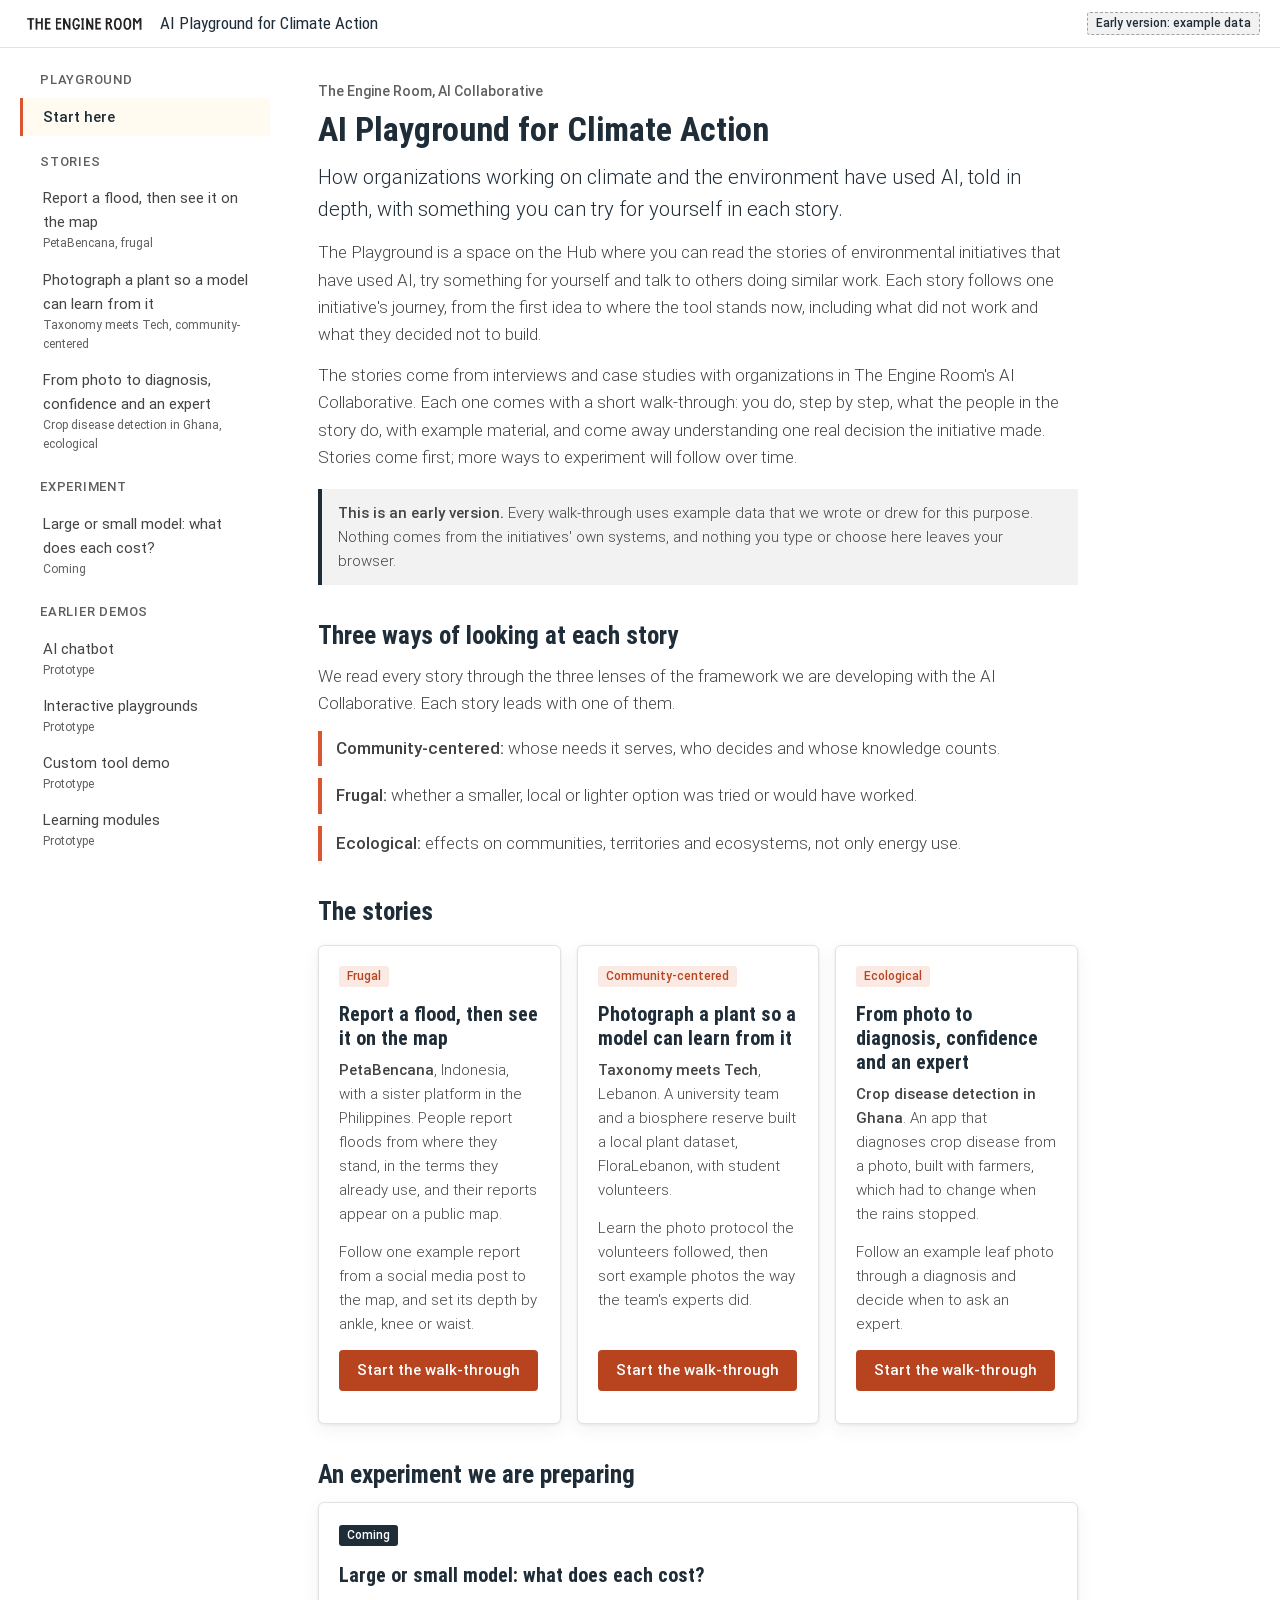
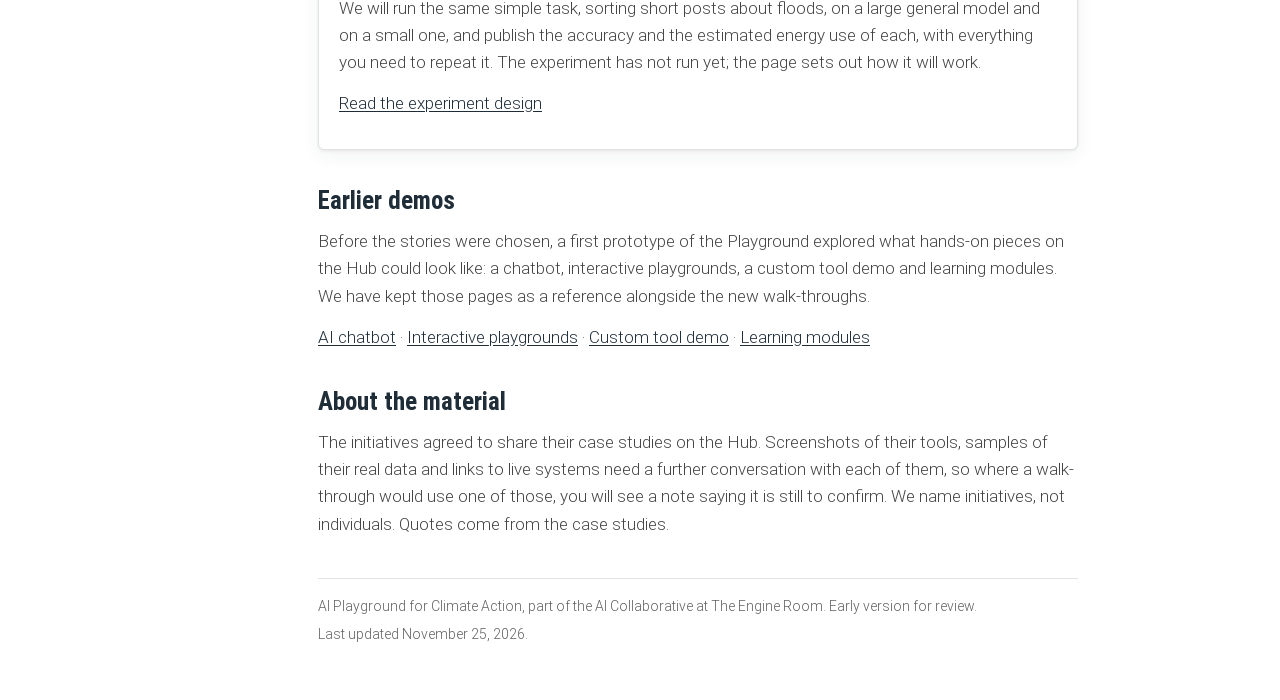
==== commit 8b47c63e: "Restore the earlier demo pages and link them from the new Playground" ====
--- a/index.html
+++ b/index.html
@@ -36,6 +36,13 @@
       <h2>Experiment</h2>
       <ul>
         <li><a href="comparison.html">Large or small model: what does each cost?<span class="lens-tag">Coming</span></a></li>
+      </ul>
+      <h2>Earlier demos</h2>
+      <ul>
+        <li><a href="AI_chatbot.html">AI chatbot<span class="lens-tag">Prototype</span></a></li>
+        <li><a href="interactive_playgounds.html">Interactive playgrounds<span class="lens-tag">Prototype</span></a></li>
+        <li><a href="custom_tool.html">Custom tool demo<span class="lens-tag">Prototype</span></a></li>
+        <li><a href="interactive_learning.html">Learning modules<span class="lens-tag">Prototype</span></a></li>
       </ul>
     </div>
   </nav>
@@ -94,6 +101,10 @@
         <p><a href="comparison.html">Read the experiment design</a></p>
       </div>
 
+      <h2>Earlier demos</h2>
+      <p>Before the stories were chosen, a first prototype of the Playground explored what hands-on pieces on the Hub could look like: a chatbot, interactive playgrounds, a custom tool demo and learning modules. We have kept those pages as a reference alongside the new walk-throughs.</p>
+      <p><a href="AI_chatbot.html">AI chatbot</a> &middot; <a href="interactive_playgounds.html">Interactive playgrounds</a> &middot; <a href="custom_tool.html">Custom tool demo</a> &middot; <a href="interactive_learning.html">Learning modules</a></p>
+
       <h2>About the material</h2>
       <p>The initiatives agreed to share their case studies on the Hub. Screenshots of their tools, samples of their real data and links to live systems need a further conversation with each of them, so where a walk-through would use one of those, you will see a note saying it is still to confirm. We name initiatives, not individuals. Quotes come from the case studies.</p>
 
--- a/assets/playground.css
+++ b/assets/playground.css
@@ -32,6 +32,7 @@
 }
 
 * { box-sizing: border-box; }
+[hidden] { display: none !important; }
 
 html { -webkit-text-size-adjust: 100%; }
 
@@ -290,7 +291,7 @@
 .embed .topbar, .embed .sidebar, .embed .site-footer, .embed .shell-only { display: none !important; }
 .embed .app-layout { display: block; max-width: none; }
 .embed main { padding: 4px 4px 12px; }
-.embed .main-inner { max-width: none; }
+.embed .main-inner { max-width: 960px; margin: 0 auto; }
 .embed body, body.embed { background: transparent; }
 
 @media (prefers-reduced-motion: reduce) {
